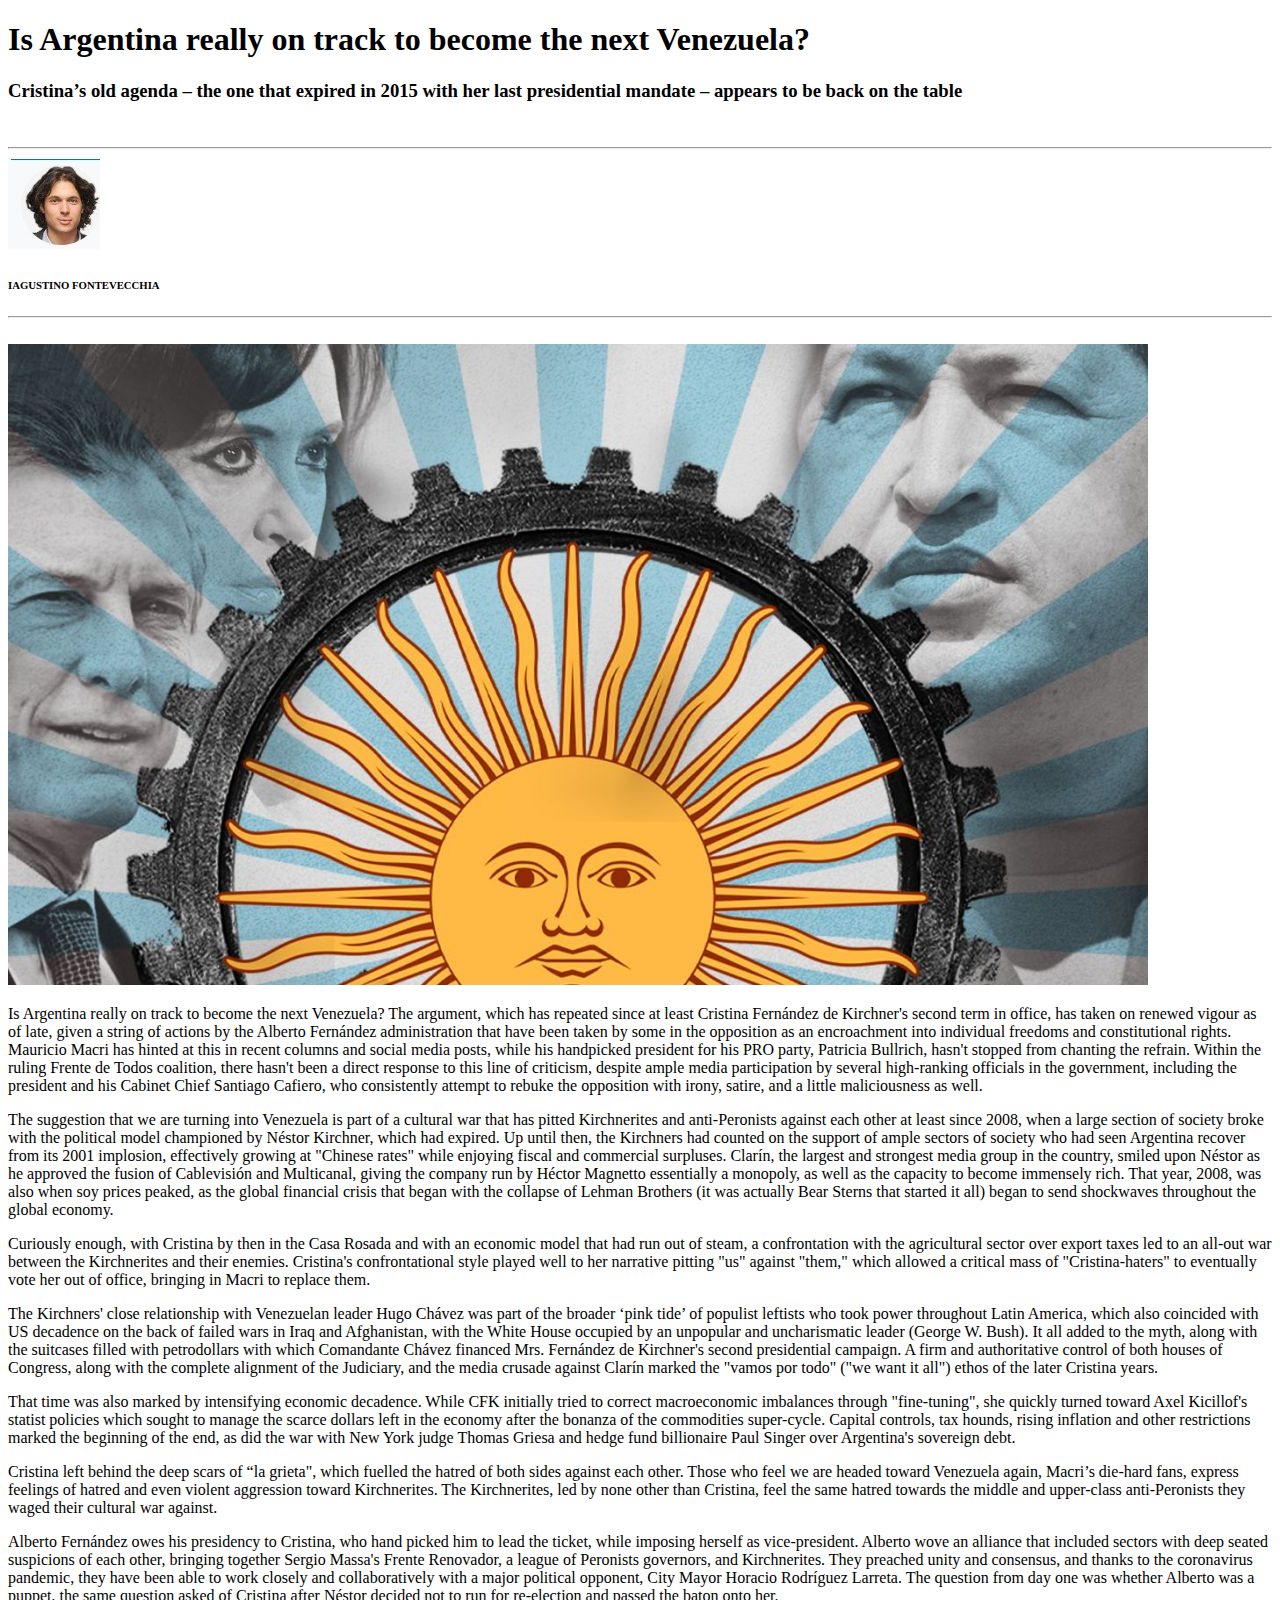
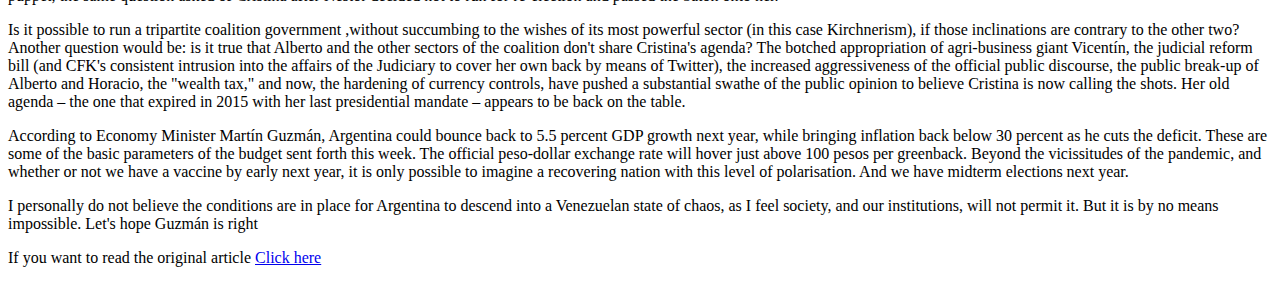
==== index.html @ 3ecc802e "se agregan mas imagenes y link de acceso a la pagina original" ====
<!DOCTYPE html>
<html lang="en">
<head>
    <meta charset="UTF-8">
    <meta name="viewport" content="width=device-width, initial-scale=1.0">

    <title> Radium Newspaper </title> <!-- Titulo del TAB -->
  
</head>  
<body>
    <h1>Is Argentina really on track to become the next Venezuela? </h1>   <!--Titulo de la noticia-->
     <h3>Cristina’s old agenda – the one that expired in 2015 with her last presidential mandate – appears to be back on the table </h3>
     <br>
     <hr>
     <img src="./Imagenes/carajpg.jpg">
     <h6>IAGUSTINO FONTEVECCHIA </h6>   <!--Nombre del Autor de la nota-->
     <hr>
     <br>
    <img src="./Imagenes/imagendiario.jpg">


     <!--Parrafo-->
    <p> Is Argentina really on track to become the next Venezuela? The argument, which has repeated since at least Cristina Fernández de Kirchner's second term in office, has taken on renewed vigour as of late, given a string of actions by the Alberto Fernández administration that have been taken by some in the opposition as an encroachment into individual freedoms and constitutional rights. Mauricio Macri has hinted at this in recent columns and social media posts, while his handpicked president for his PRO party, Patricia Bullrich, hasn't stopped from chanting the refrain. Within the ruling Frente de Todos coalition, there hasn't been a direct response to this line of criticism, despite ample media participation by several high-ranking officials in the government, including the president and his Cabinet Chief Santiago Cafiero, who consistently attempt to rebuke the opposition with irony, satire, and a little maliciousness as well.</p>
    <p> The suggestion that we are turning into Venezuela is part of a cultural war that has pitted Kirchnerites and anti-Peronists against each other at least since 2008, when a large section of society broke with the political model championed by Néstor Kirchner, which had expired. Up until then, the Kirchners had counted on the support of ample sectors of society who had seen Argentina recover from its 2001 implosion, effectively growing at "Chinese rates" while enjoying fiscal and commercial surpluses. Clarín, the largest and strongest media group in the country, smiled upon Néstor as he approved the fusion of Cablevisión and Multicanal, giving the company run by Héctor Magnetto essentially a monopoly, as well as the capacity to become immensely rich. That year, 2008, was also when soy prices peaked, as the global financial crisis that began with the collapse of Lehman Brothers (it was actually Bear Sterns that started it all) began to send shockwaves throughout the global economy.    </p>
    <p> Curiously enough, with Cristina by then in the Casa Rosada and with an economic model that had run out of steam, a confrontation with the agricultural sector over export taxes led to an all-out war between the Kirchnerites and their enemies. Cristina's confrontational style played well to her narrative pitting "us" against "them," which allowed a critical mass of "Cristina-haters" to eventually vote her out of office, bringing in Macri to replace them. </p>
    <p>The Kirchners' close relationship with Venezuelan leader Hugo Chávez was part of the broader ‘pink tide’ of populist leftists who took power throughout Latin America, which also coincided with US decadence on the back of failed wars in Iraq and Afghanistan, with the White House occupied by an unpopular and uncharismatic leader (George W. Bush). It all added to the myth, along with the suitcases filled with petrodollars with which Comandante Chávez financed Mrs. Fernández de Kirchner's second presidential campaign. A firm and authoritative control of both houses of Congress, along with the complete alignment of the Judiciary, and the media crusade against Clarín marked the "vamos por todo" ("we want it all") ethos of the later Cristina years.</p>
    <p>That time was also marked by intensifying economic decadence. While CFK initially tried to correct macroeconomic imbalances through "fine-tuning", she quickly turned toward Axel Kicillof's statist policies which sought to manage the scarce dollars left in the economy after the bonanza of the commodities super-cycle. Capital controls, tax hounds, rising inflation and other restrictions marked the beginning of the end, as did the war with New York judge Thomas Griesa and hedge fund billionaire Paul Singer over Argentina's sovereign debt.</p>
    <p> Cristina left behind the deep scars of “la grieta", which fuelled the hatred of both sides against each other. Those who feel we are headed toward Venezuela again, Macri’s die-hard fans, express feelings of hatred and even violent aggression toward Kirchnerites. The Kirchnerites, led by none other than Cristina, feel the same hatred towards the middle and upper-class anti-Peronists they waged their cultural war against.</p>
    <p> Alberto Fernández owes his presidency to Cristina, who hand picked him to lead the ticket, while imposing herself as vice-president. Alberto wove an alliance that included sectors with deep seated suspicions of each other, bringing together Sergio Massa's Frente Renovador,  a league of Peronists governors, and Kirchnerites. They preached unity and consensus, and thanks to the coronavirus pandemic, they have been able to work closely and collaboratively with a major political opponent, City Mayor Horacio Rodríguez Larreta. The question from day one was whether Alberto was a puppet, the same question asked of Cristina after Néstor decided not to run for re-election and passed the baton onto her.</p>
    <p> Is it possible to run a tripartite coalition government ,without succumbing to the wishes of its most powerful sector (in this case Kirchnerism), if those inclinations are contrary to the other two? Another question would be: is it true that Alberto and the other sectors of the coalition don't share Cristina's agenda? The botched appropriation of agri-business giant Vicentín, the judicial reform bill (and CFK's consistent intrusion into the affairs of the Judiciary to cover her own back by means of Twitter), the increased aggressiveness of the official public discourse, the public break-up of Alberto and Horacio, the "wealth tax," and now, the hardening of currency controls, have pushed a substantial swathe of the public opinion to believe Cristina is now calling the shots. Her old agenda – the one that expired in 2015 with her last presidential mandate – appears to be back on the table.</p>
    <p>According to Economy Minister Martín Guzmán, Argentina could bounce back to 5.5 percent GDP growth next year, while bringing inflation back below 30 percent as he cuts the deficit. These are some of the basic parameters of the budget sent forth this week. The official peso-dollar exchange rate will hover just above 100 pesos per greenback. Beyond the vicissitudes of the pandemic, and whether or not we have a vaccine by early next year, it is only possible to imagine a recovering nation with this level of polarisation. And we have midterm elections next year.</p>
    <p>I personally do not believe the conditions are in place for Argentina to descend into a Venezuelan state of chaos, as I feel society, and our institutions, will not permit it. But it is by no means impossible. Let's hope Guzmán is right</p>

    <p>
        If you want to read the original article
        <a href="https://www.batimes.com.ar/news/opinion-and-analysis/is-argentina-really-on-track-to-become-the-next-venezuela.phtml">Click here</a>
    </p>

</body>
</html>
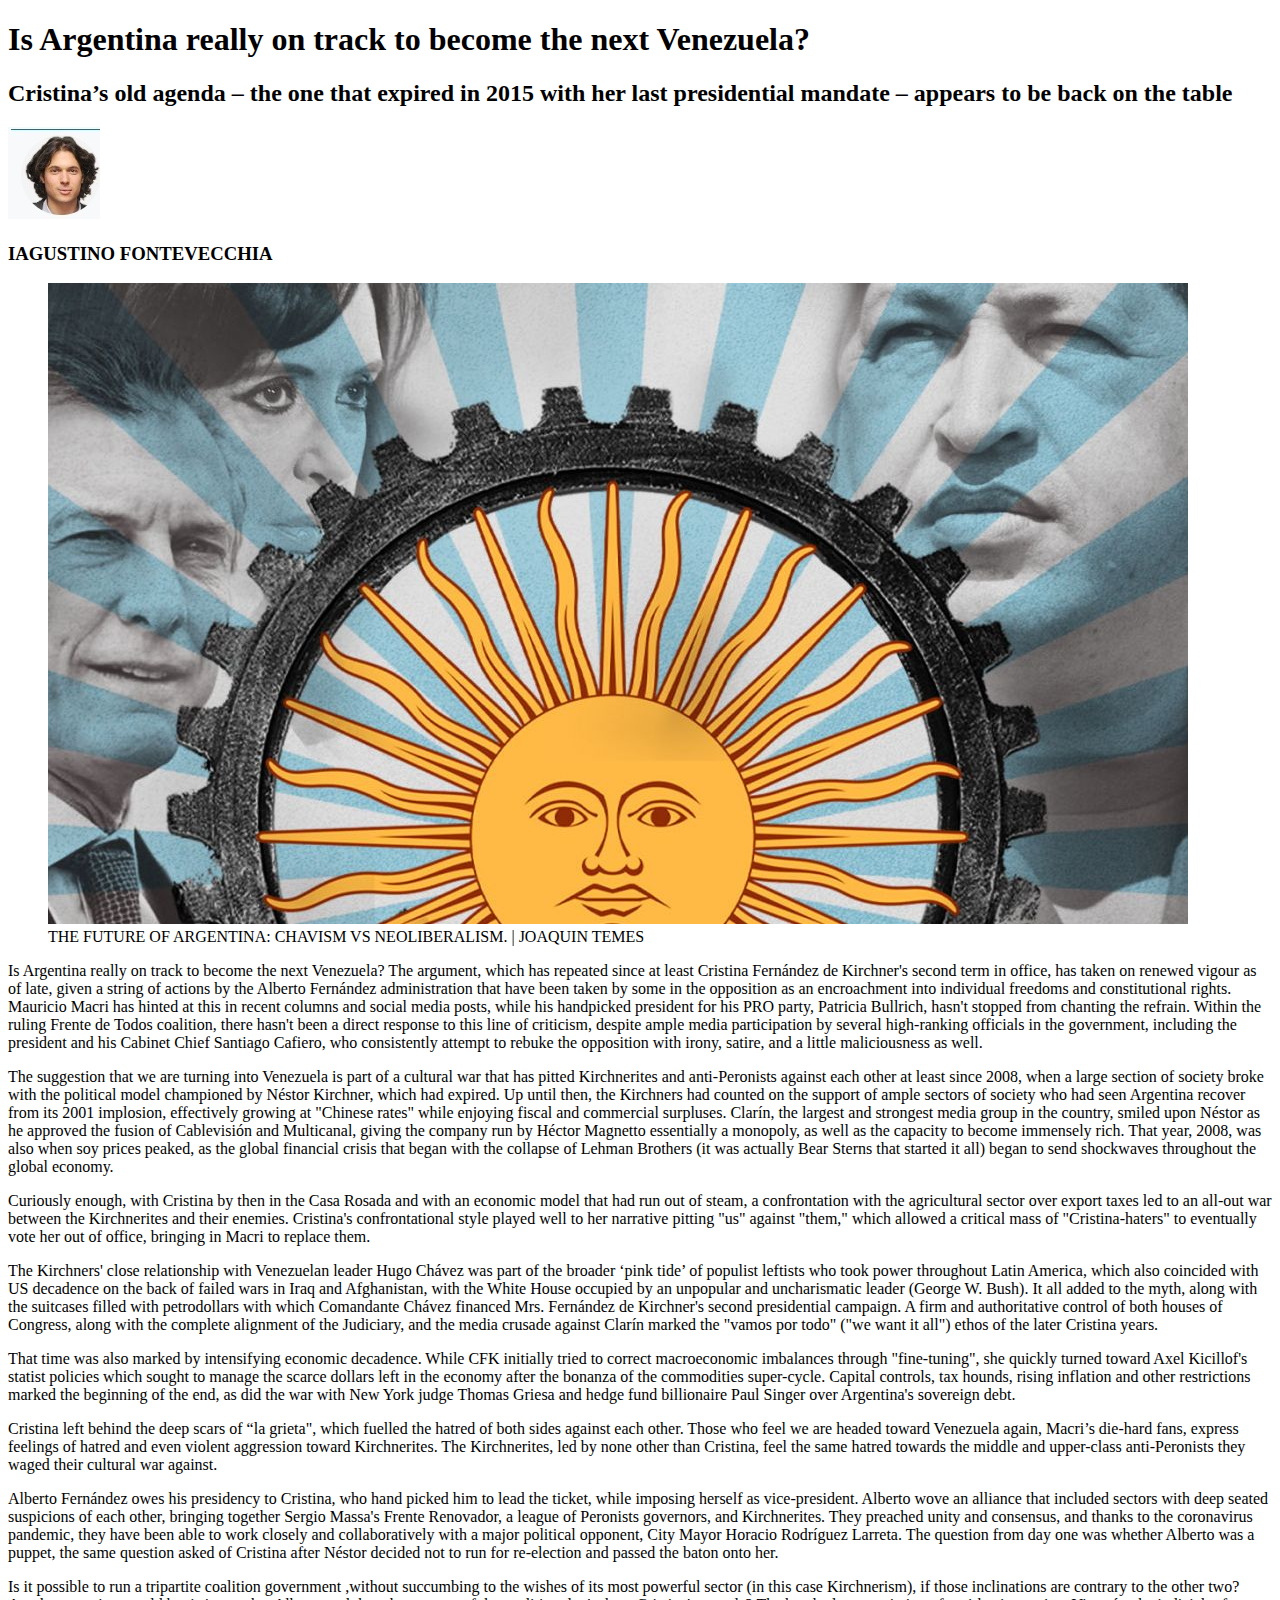
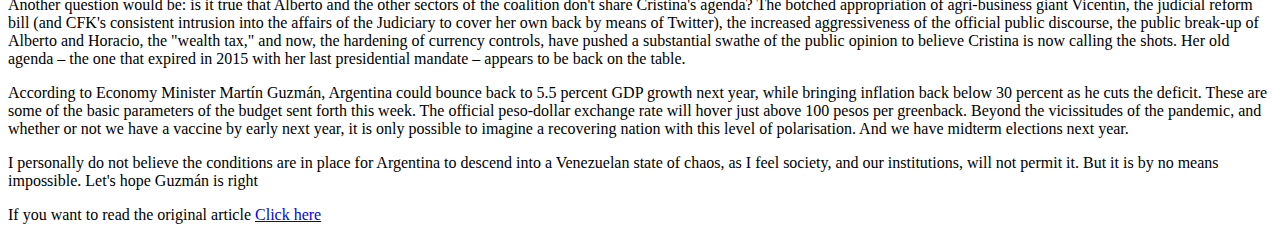
==== commit da5ff200: "Update index.html" ====
--- a/index.html
+++ b/index.html
@@ -3,22 +3,18 @@
 <head>
     <meta charset="UTF-8">
     <meta name="viewport" content="width=device-width, initial-scale=1.0">
-
     <title> Radium Newspaper </title> <!-- Titulo del TAB -->
-  
 </head>  
 <body>
+    <article>
     <h1>Is Argentina really on track to become the next Venezuela? </h1>   <!--Titulo de la noticia-->
-     <h3>Cristina’s old agenda – the one that expired in 2015 with her last presidential mandate – appears to be back on the table </h3>
-     <br>
-     <hr>
+     <h2>Cristina’s old agenda – the one that expired in 2015 with her last presidential mandate – appears to be back on the table </h2>
      <img src="./Imagenes/carajpg.jpg">
-     <h6>IAGUSTINO FONTEVECCHIA </h6>   <!--Nombre del Autor de la nota-->
-     <hr>
-     <br>
-    <img src="./Imagenes/imagendiario.jpg">
-
-
+     <h3>IAGUSTINO FONTEVECCHIA </h3>   <!--Nombre del Autor de la nota-->
+      <figure>
+           <img src="./Imagenes/imagendiario.jpg">
+          <figcaption> THE FUTURE OF ARGENTINA: CHAVISM VS NEOLIBERALISM. | JOAQUIN TEMES </figcaption> 
+        </figure>  
      <!--Parrafo-->
     <p> Is Argentina really on track to become the next Venezuela? The argument, which has repeated since at least Cristina Fernández de Kirchner's second term in office, has taken on renewed vigour as of late, given a string of actions by the Alberto Fernández administration that have been taken by some in the opposition as an encroachment into individual freedoms and constitutional rights. Mauricio Macri has hinted at this in recent columns and social media posts, while his handpicked president for his PRO party, Patricia Bullrich, hasn't stopped from chanting the refrain. Within the ruling Frente de Todos coalition, there hasn't been a direct response to this line of criticism, despite ample media participation by several high-ranking officials in the government, including the president and his Cabinet Chief Santiago Cafiero, who consistently attempt to rebuke the opposition with irony, satire, and a little maliciousness as well.</p>
     <p> The suggestion that we are turning into Venezuela is part of a cultural war that has pitted Kirchnerites and anti-Peronists against each other at least since 2008, when a large section of society broke with the political model championed by Néstor Kirchner, which had expired. Up until then, the Kirchners had counted on the support of ample sectors of society who had seen Argentina recover from its 2001 implosion, effectively growing at "Chinese rates" while enjoying fiscal and commercial surpluses. Clarín, the largest and strongest media group in the country, smiled upon Néstor as he approved the fusion of Cablevisión and Multicanal, giving the company run by Héctor Magnetto essentially a monopoly, as well as the capacity to become immensely rich. That year, 2008, was also when soy prices peaked, as the global financial crisis that began with the collapse of Lehman Brothers (it was actually Bear Sterns that started it all) began to send shockwaves throughout the global economy.    </p>
@@ -30,11 +26,12 @@
     <p> Is it possible to run a tripartite coalition government ,without succumbing to the wishes of its most powerful sector (in this case Kirchnerism), if those inclinations are contrary to the other two? Another question would be: is it true that Alberto and the other sectors of the coalition don't share Cristina's agenda? The botched appropriation of agri-business giant Vicentín, the judicial reform bill (and CFK's consistent intrusion into the affairs of the Judiciary to cover her own back by means of Twitter), the increased aggressiveness of the official public discourse, the public break-up of Alberto and Horacio, the "wealth tax," and now, the hardening of currency controls, have pushed a substantial swathe of the public opinion to believe Cristina is now calling the shots. Her old agenda – the one that expired in 2015 with her last presidential mandate – appears to be back on the table.</p>
     <p>According to Economy Minister Martín Guzmán, Argentina could bounce back to 5.5 percent GDP growth next year, while bringing inflation back below 30 percent as he cuts the deficit. These are some of the basic parameters of the budget sent forth this week. The official peso-dollar exchange rate will hover just above 100 pesos per greenback. Beyond the vicissitudes of the pandemic, and whether or not we have a vaccine by early next year, it is only possible to imagine a recovering nation with this level of polarisation. And we have midterm elections next year.</p>
     <p>I personally do not believe the conditions are in place for Argentina to descend into a Venezuelan state of chaos, as I feel society, and our institutions, will not permit it. But it is by no means impossible. Let's hope Guzmán is right</p>
-
-    <p>
-        If you want to read the original article
-        <a href="https://www.batimes.com.ar/news/opinion-and-analysis/is-argentina-really-on-track-to-become-the-next-venezuela.phtml">Click here</a>
-    </p>
-
+ </article>
+    <footer>
+        <p>
+            If you want to read the original article
+            <a href="https://www.batimes.com.ar/news/opinion-and-analysis/is-argentina-really-on-track-to-become-the-next-venezuela.phtml">Click here</a>
+        </p>
+    </footer>
 </body>
-</html>+ </html>
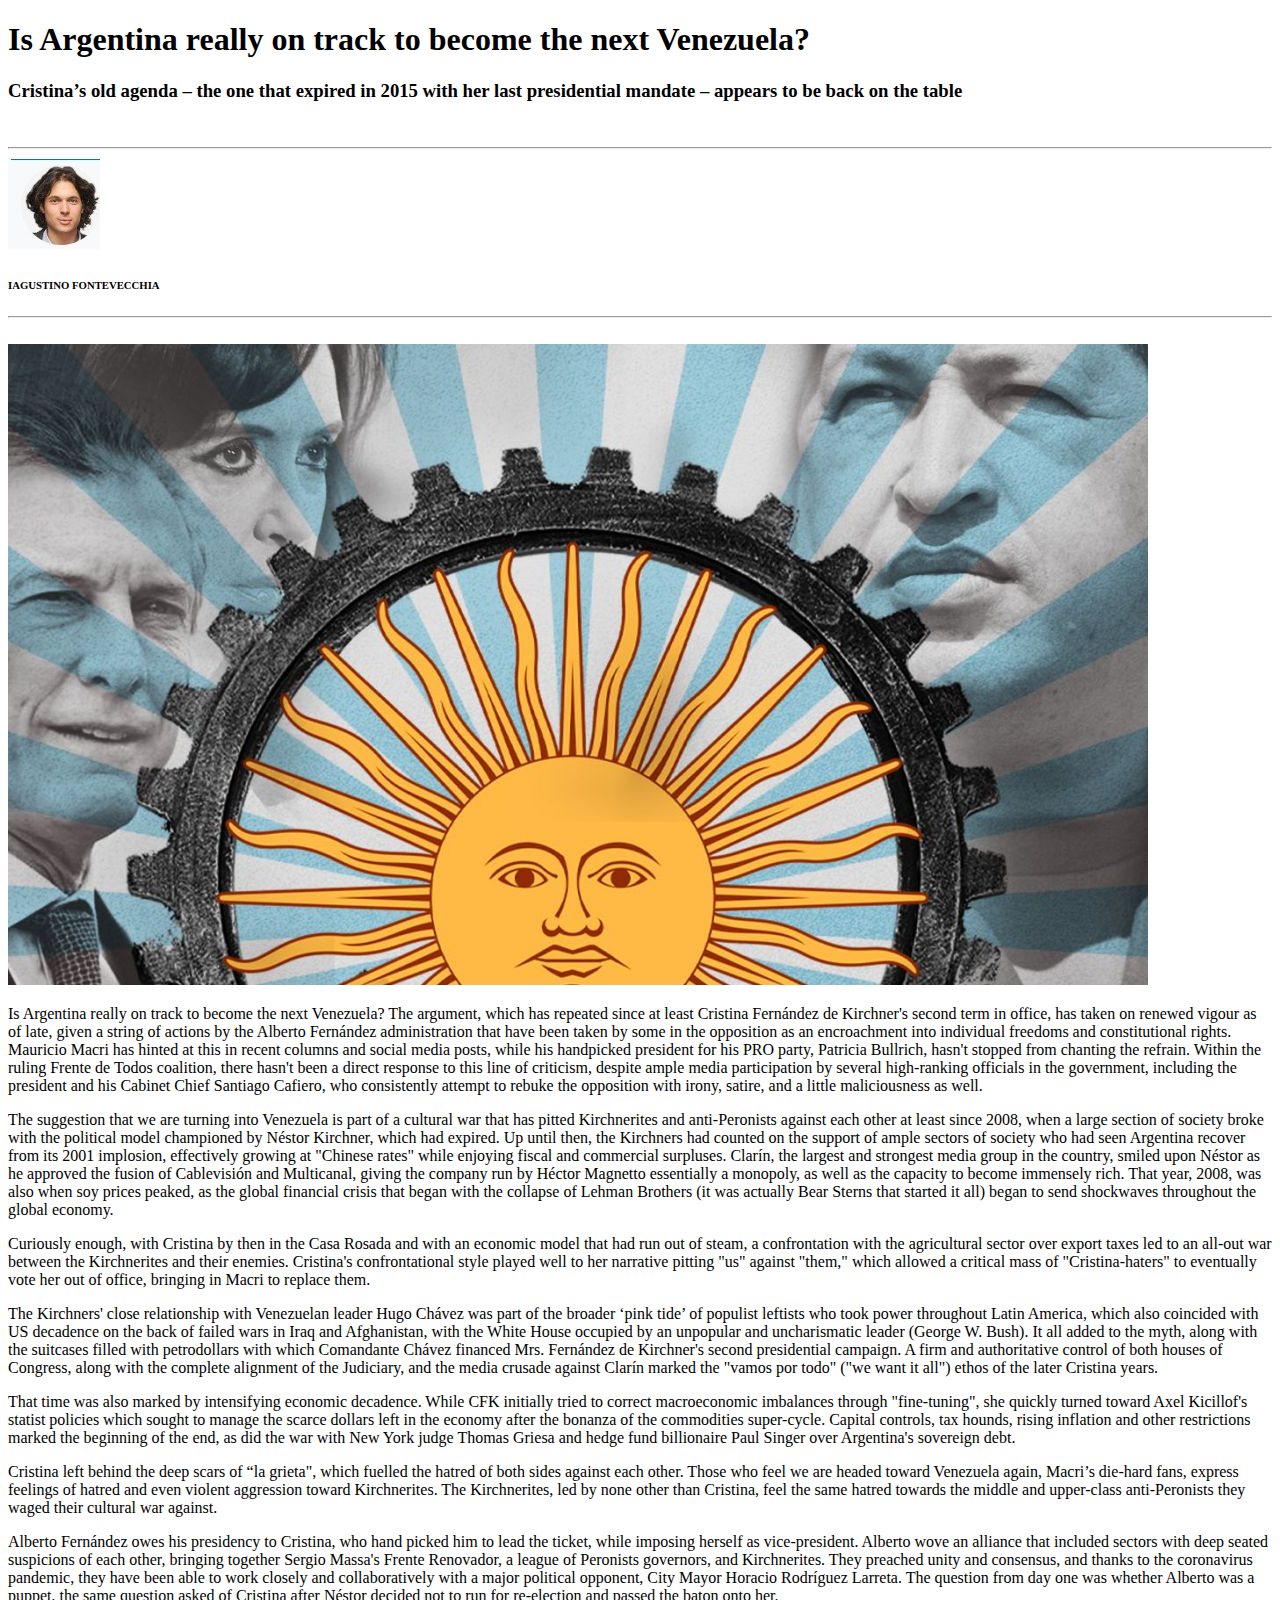
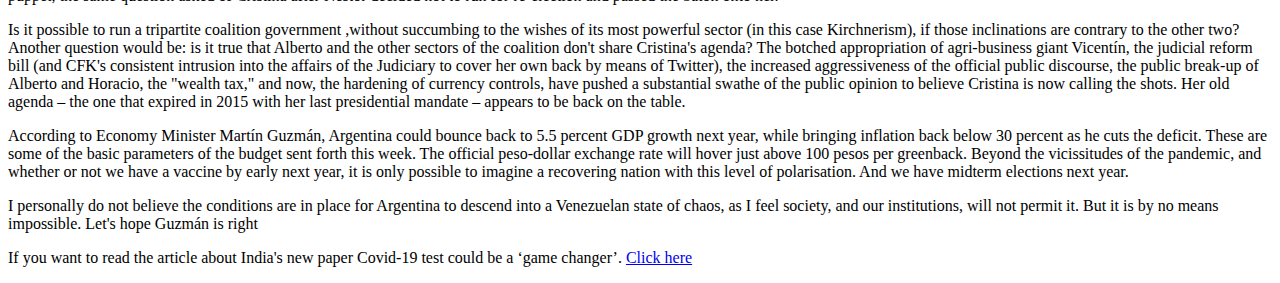
==== commit 6bba9111: "A second HTML archive was created and Css files were added." ====
--- a/index.html
+++ b/index.html
@@ -4,17 +4,22 @@
     <meta charset="UTF-8">
     <meta name="viewport" content="width=device-width, initial-scale=1.0">
     <title> Radium Newspaper </title> <!-- Titulo del TAB -->
+    <link rel="stylesheet" type="text/css"
+    href="./CSS STYLE/buenosairestimes">    <!-- Para llamar la carpeta pongo ./ y luego apreto tab para llamar las carpetas -->
 </head>  
 <body>
-    <article>
+  <article>
     <h1>Is Argentina really on track to become the next Venezuela? </h1>   <!--Titulo de la noticia-->
-     <h2>Cristina’s old agenda – the one that expired in 2015 with her last presidential mandate – appears to be back on the table </h2>
+     <h3>Cristina’s old agenda – the one that expired in 2015 with her last presidential mandate – appears to be back on the table </h3>
+    <br>
+     <hr>
      <img src="./Imagenes/carajpg.jpg">
-     <h3>IAGUSTINO FONTEVECCHIA </h3>   <!--Nombre del Autor de la nota-->
-      <figure>
-           <img src="./Imagenes/imagendiario.jpg">
-          <figcaption> THE FUTURE OF ARGENTINA: CHAVISM VS NEOLIBERALISM. | JOAQUIN TEMES </figcaption> 
-        </figure>  
+     <h6>IAGUSTINO FONTEVECCHIA </h6>   <!--Nombre del Autor de la nota-->
+     <hr>
+     <br>
+    <img src="./Imagenes/imagendiario.jpg">
+
+
      <!--Parrafo-->
     <p> Is Argentina really on track to become the next Venezuela? The argument, which has repeated since at least Cristina Fernández de Kirchner's second term in office, has taken on renewed vigour as of late, given a string of actions by the Alberto Fernández administration that have been taken by some in the opposition as an encroachment into individual freedoms and constitutional rights. Mauricio Macri has hinted at this in recent columns and social media posts, while his handpicked president for his PRO party, Patricia Bullrich, hasn't stopped from chanting the refrain. Within the ruling Frente de Todos coalition, there hasn't been a direct response to this line of criticism, despite ample media participation by several high-ranking officials in the government, including the president and his Cabinet Chief Santiago Cafiero, who consistently attempt to rebuke the opposition with irony, satire, and a little maliciousness as well.</p>
     <p> The suggestion that we are turning into Venezuela is part of a cultural war that has pitted Kirchnerites and anti-Peronists against each other at least since 2008, when a large section of society broke with the political model championed by Néstor Kirchner, which had expired. Up until then, the Kirchners had counted on the support of ample sectors of society who had seen Argentina recover from its 2001 implosion, effectively growing at "Chinese rates" while enjoying fiscal and commercial surpluses. Clarín, the largest and strongest media group in the country, smiled upon Néstor as he approved the fusion of Cablevisión and Multicanal, giving the company run by Héctor Magnetto essentially a monopoly, as well as the capacity to become immensely rich. That year, 2008, was also when soy prices peaked, as the global financial crisis that began with the collapse of Lehman Brothers (it was actually Bear Sterns that started it all) began to send shockwaves throughout the global economy.    </p>
@@ -26,12 +31,12 @@
     <p> Is it possible to run a tripartite coalition government ,without succumbing to the wishes of its most powerful sector (in this case Kirchnerism), if those inclinations are contrary to the other two? Another question would be: is it true that Alberto and the other sectors of the coalition don't share Cristina's agenda? The botched appropriation of agri-business giant Vicentín, the judicial reform bill (and CFK's consistent intrusion into the affairs of the Judiciary to cover her own back by means of Twitter), the increased aggressiveness of the official public discourse, the public break-up of Alberto and Horacio, the "wealth tax," and now, the hardening of currency controls, have pushed a substantial swathe of the public opinion to believe Cristina is now calling the shots. Her old agenda – the one that expired in 2015 with her last presidential mandate – appears to be back on the table.</p>
     <p>According to Economy Minister Martín Guzmán, Argentina could bounce back to 5.5 percent GDP growth next year, while bringing inflation back below 30 percent as he cuts the deficit. These are some of the basic parameters of the budget sent forth this week. The official peso-dollar exchange rate will hover just above 100 pesos per greenback. Beyond the vicissitudes of the pandemic, and whether or not we have a vaccine by early next year, it is only possible to imagine a recovering nation with this level of polarisation. And we have midterm elections next year.</p>
     <p>I personally do not believe the conditions are in place for Argentina to descend into a Venezuelan state of chaos, as I feel society, and our institutions, will not permit it. But it is by no means impossible. Let's hope Guzmán is right</p>
- </article>
+  </article>
     <footer>
         <p>
-            If you want to read the original article
-            <a href="https://www.batimes.com.ar/news/opinion-and-analysis/is-argentina-really-on-track-to-become-the-next-venezuela.phtml">Click here</a>
+            If you want to read the article about India's new paper Covid-19 test could be a ‘game changer’.
+            <a href="./BBCNews.html">Click here</a>
         </p>
     </footer>
 </body>
- </html>
+</html>
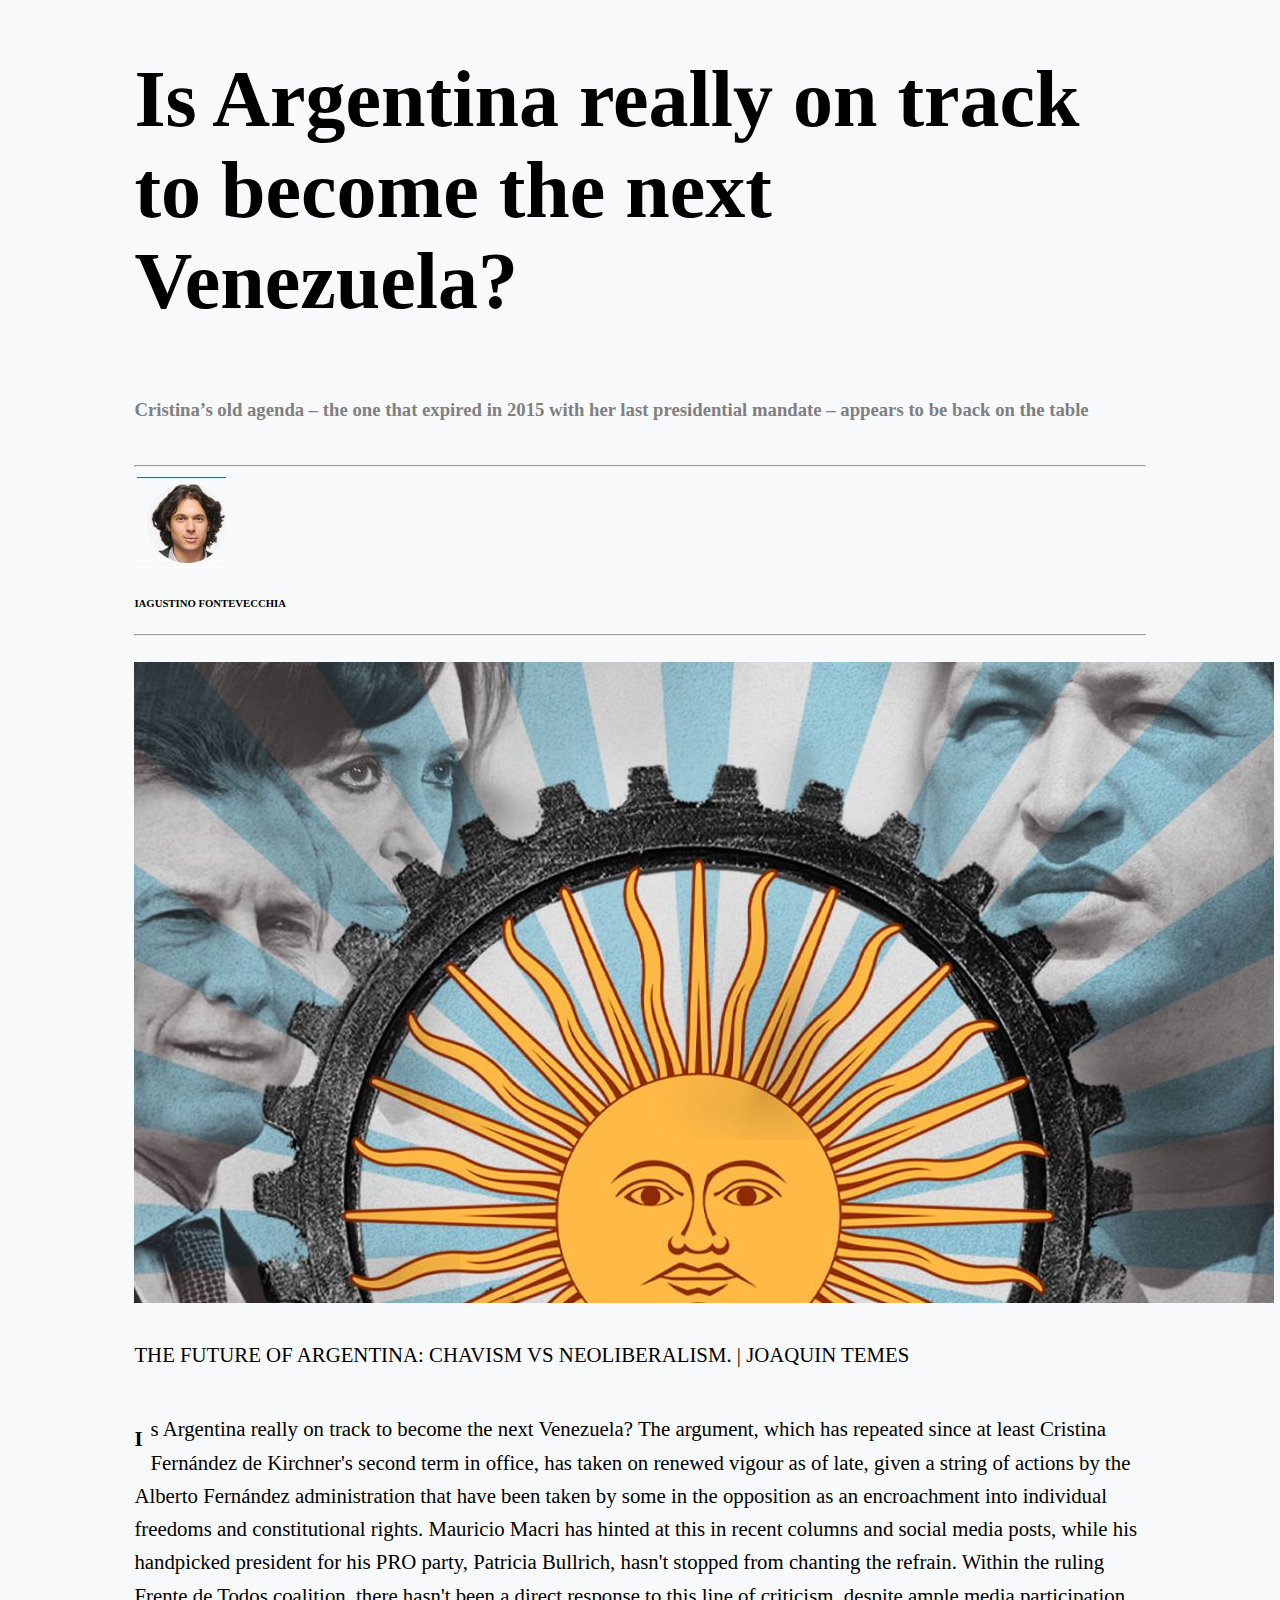
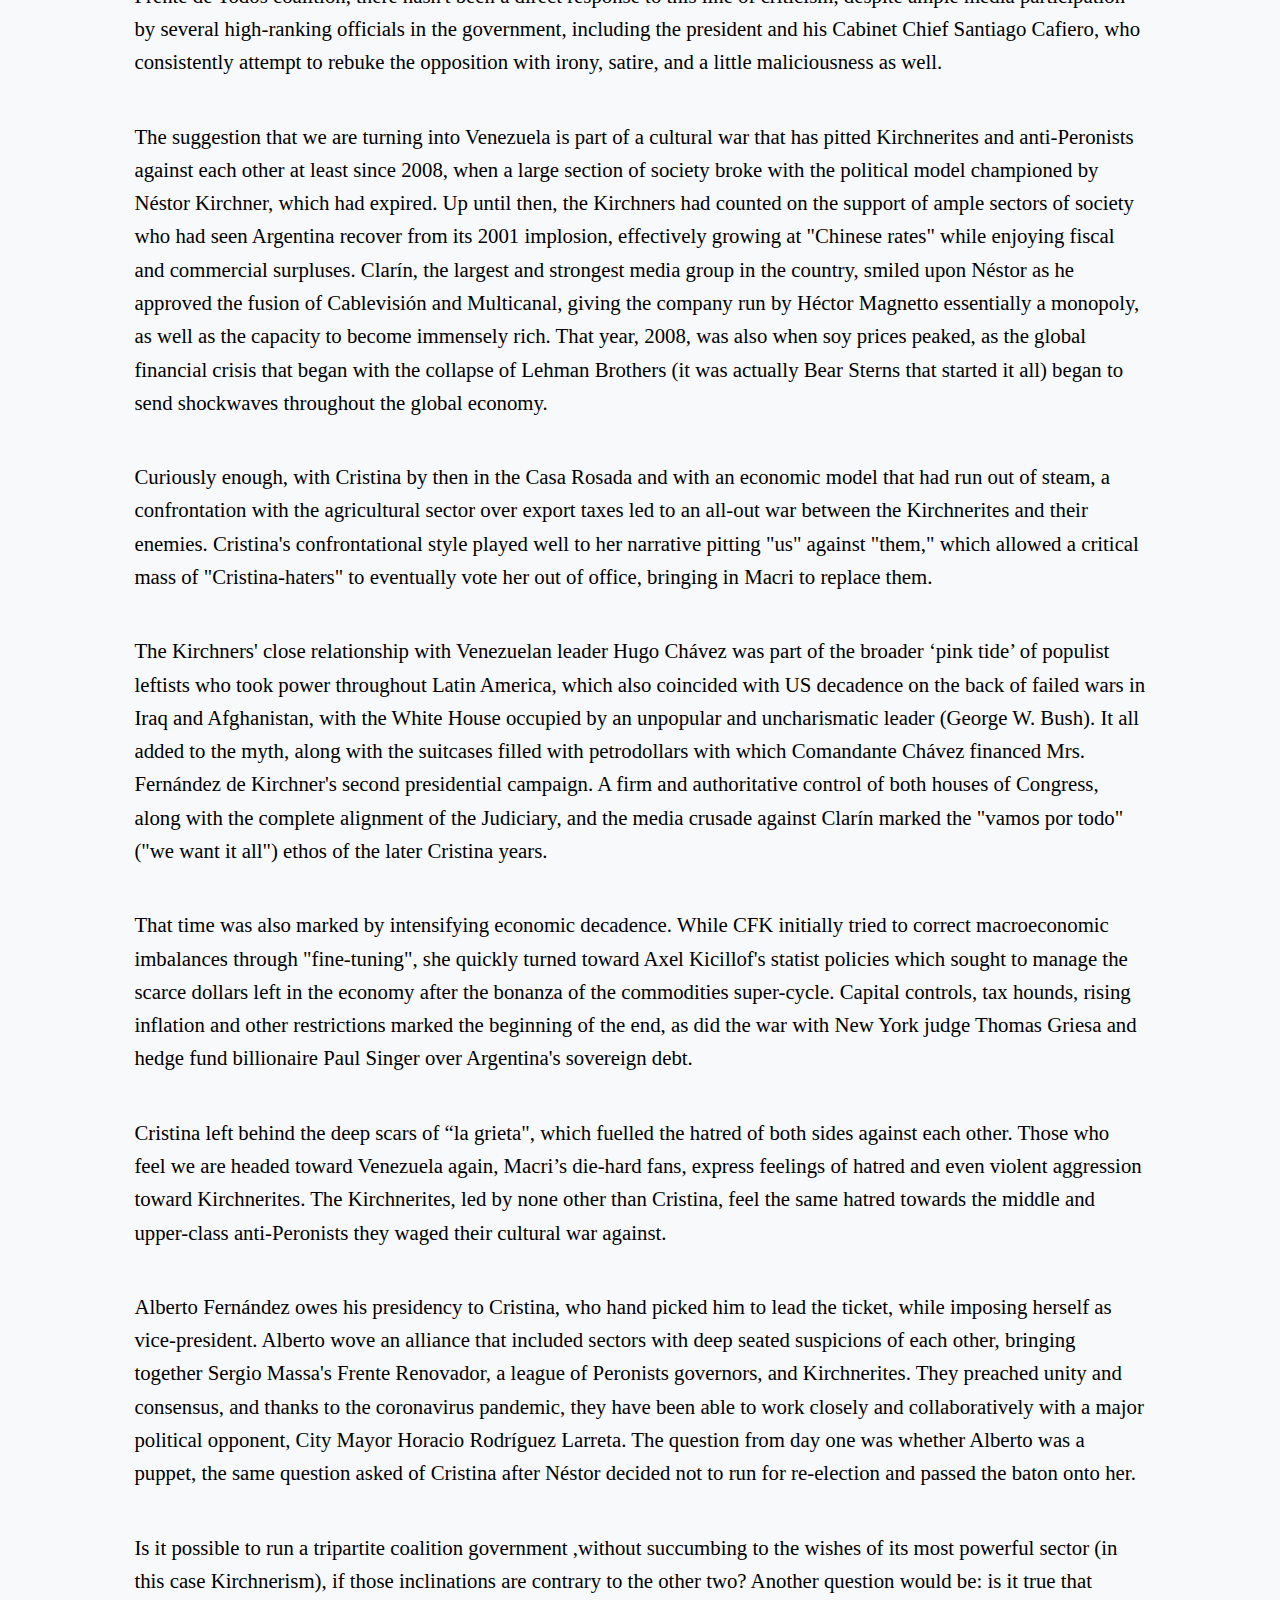
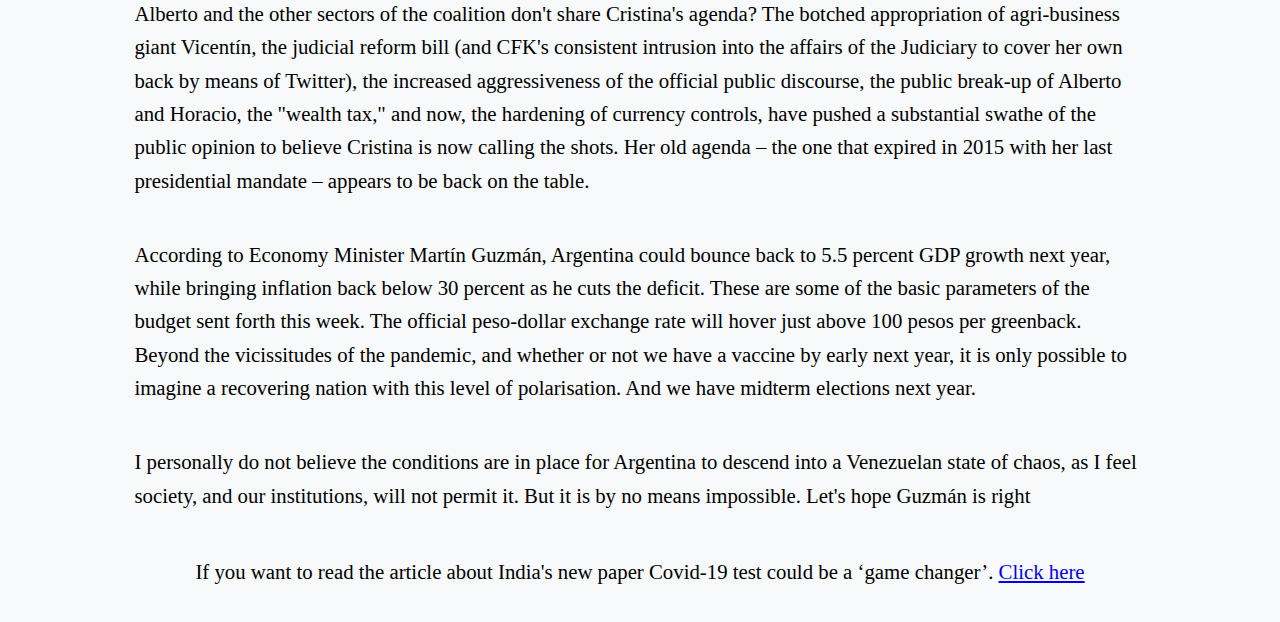
==== commit 5cf2b025: "CSS in News 1 was created and modified" ====
--- a/index.html
+++ b/index.html
@@ -5,12 +5,17 @@
     <meta name="viewport" content="width=device-width, initial-scale=1.0">
     <title> Radium Newspaper </title> <!-- Titulo del TAB -->
     <link rel="stylesheet" type="text/css"
-    href="./CSS STYLE/buenosairestimes">    <!-- Para llamar la carpeta pongo ./ y luego apreto tab para llamar las carpetas -->
+    href="./CSS STYLE/buenosairestimes.css">    <!-- Para llamar la carpeta pongo ./ y luego apreto tab para llamar las carpetas -->
 </head>  
 <body>
   <article>
+    <div class="container">
+    <div class="title">
     <h1>Is Argentina really on track to become the next Venezuela? </h1>   <!--Titulo de la noticia-->
-     <h3>Cristina’s old agenda – the one that expired in 2015 with her last presidential mandate – appears to be back on the table </h3>
+    </div>
+    <div class="subtitle">
+    <h3>Cristina’s old agenda – the one that expired in 2015 with her last presidential mandate – appears to be back on the table </h3>
+    </div>
     <br>
      <hr>
      <img src="./Imagenes/carajpg.jpg">
@@ -18,10 +23,14 @@
      <hr>
      <br>
     <img src="./Imagenes/imagendiario.jpg">
-
-
+    <div class="epigraph">
+      <p>THE FUTURE OF ARGENTINA: CHAVISM VS NEOLIBERALISM. | JOAQUIN TEMES</p>  <!--Epigrafe-->
+    </div>
      <!--Parrafo-->
-    <p> Is Argentina really on track to become the next Venezuela? The argument, which has repeated since at least Cristina Fernández de Kirchner's second term in office, has taken on renewed vigour as of late, given a string of actions by the Alberto Fernández administration that have been taken by some in the opposition as an encroachment into individual freedoms and constitutional rights. Mauricio Macri has hinted at this in recent columns and social media posts, while his handpicked president for his PRO party, Patricia Bullrich, hasn't stopped from chanting the refrain. Within the ruling Frente de Todos coalition, there hasn't been a direct response to this line of criticism, despite ample media participation by several high-ranking officials in the government, including the president and his Cabinet Chief Santiago Cafiero, who consistently attempt to rebuke the opposition with irony, satire, and a little maliciousness as well.</p>
+    <div class="firstletter"> <!--Letra I en color-->
+    <p>I</p>
+    </div>
+    <p> s Argentina really on track to become the next Venezuela? The argument, which has repeated since at least Cristina Fernández de Kirchner's second term in office, has taken on renewed vigour as of late, given a string of actions by the Alberto Fernández administration that have been taken by some in the opposition as an encroachment into individual freedoms and constitutional rights. Mauricio Macri has hinted at this in recent columns and social media posts, while his handpicked president for his PRO party, Patricia Bullrich, hasn't stopped from chanting the refrain. Within the ruling Frente de Todos coalition, there hasn't been a direct response to this line of criticism, despite ample media participation by several high-ranking officials in the government, including the president and his Cabinet Chief Santiago Cafiero, who consistently attempt to rebuke the opposition with irony, satire, and a little maliciousness as well.</p>
     <p> The suggestion that we are turning into Venezuela is part of a cultural war that has pitted Kirchnerites and anti-Peronists against each other at least since 2008, when a large section of society broke with the political model championed by Néstor Kirchner, which had expired. Up until then, the Kirchners had counted on the support of ample sectors of society who had seen Argentina recover from its 2001 implosion, effectively growing at "Chinese rates" while enjoying fiscal and commercial surpluses. Clarín, the largest and strongest media group in the country, smiled upon Néstor as he approved the fusion of Cablevisión and Multicanal, giving the company run by Héctor Magnetto essentially a monopoly, as well as the capacity to become immensely rich. That year, 2008, was also when soy prices peaked, as the global financial crisis that began with the collapse of Lehman Brothers (it was actually Bear Sterns that started it all) began to send shockwaves throughout the global economy.    </p>
     <p> Curiously enough, with Cristina by then in the Casa Rosada and with an economic model that had run out of steam, a confrontation with the agricultural sector over export taxes led to an all-out war between the Kirchnerites and their enemies. Cristina's confrontational style played well to her narrative pitting "us" against "them," which allowed a critical mass of "Cristina-haters" to eventually vote her out of office, bringing in Macri to replace them. </p>
     <p>The Kirchners' close relationship with Venezuelan leader Hugo Chávez was part of the broader ‘pink tide’ of populist leftists who took power throughout Latin America, which also coincided with US decadence on the back of failed wars in Iraq and Afghanistan, with the White House occupied by an unpopular and uncharismatic leader (George W. Bush). It all added to the myth, along with the suitcases filled with petrodollars with which Comandante Chávez financed Mrs. Fernández de Kirchner's second presidential campaign. A firm and authoritative control of both houses of Congress, along with the complete alignment of the Judiciary, and the media crusade against Clarín marked the "vamos por todo" ("we want it all") ethos of the later Cristina years.</p>
@@ -33,10 +42,13 @@
     <p>I personally do not believe the conditions are in place for Argentina to descend into a Venezuelan state of chaos, as I feel society, and our institutions, will not permit it. But it is by no means impossible. Let's hope Guzmán is right</p>
   </article>
     <footer>
+      <div class="footer">
         <p>
-            If you want to read the article about India's new paper Covid-19 test could be a ‘game changer’.
-            <a href="./BBCNews.html">Click here</a>
-        </p>
+          If you want to read the article about India's new paper Covid-19 test could be a ‘game changer’.
+          <a href="./BBCNews.html">Click here</a>
+      </p>
+      </div> 
     </footer>
+</div>
 </body>
 </html>
--- a/CSS STYLE/buenosairestimes.css
+++ b/CSS STYLE/buenosairestimes.css
@@ -0,0 +1,64 @@
+*{
+    background-color:#f8f9fa;;
+}
+/*Titulo*/
+.title{
+    font-family: PT Serif,Georgia,Times New Roman,Times,serif;
+    display: block;
+    font-size: 2.5em;
+    margin-block-start: 0.67em;
+    margin-block-end: 0.67em;
+    margin-inline-start: 0px;
+    margin-inline-end: 0px;
+    font-weight: bold;
+}
+ /*Subtitulo*/
+.subtitle{
+    color: gray;
+    font-style: bold;
+    font-size:3.4 rem;
+    font-weight: 500;
+    height: 43px;
+    margin-bottom: 1em;
+    border-top: 1px white;
+    border-bottom: 1px #0076ba;
+    overflow: hidden;
+}
+/*Epigrafe*/
+.epigraph{
+    border-color:#0076ba;
+}
+.container{         
+    width: 80%;     /*Se le pone el porcentaje para que al momento de modificar la pagina responda de forma oportuna moificando la caracteristica*/
+    margin: auto;   /* Le pone el mismo margen a los dos lados*/
+    text-align: left;
+}
+/*Letra I en color*/
+.firstletter{                   
+    font-weight: 700;
+    color: #0076ba;
+    font-size: 4em;
+    text-align: center;
+    padding: 0 .5rem 0 0;
+    margin: -.1rem 0 -1rem;
+    float: left;
+    line-height: 1em;
+    font-family: PT Serif,Georgia,Times New Roman,Times,serif;
+}
+/*Parrafos*/
+p {
+    font-size: 1.3rem;
+    line-height: 1.6em;
+    display: block;
+    margin-block-start: 1em;
+    margin-block-end: 1em;
+    margin-inline-start: 0px;
+    margin-inline-end: 0px;
+    color: #000;
+    font-family: Georgia,Times New Roman,Times,Serif;
+    padding: 1% 0;
+}
+/*Footer*/
+.footer{
+    text-align: center;
+}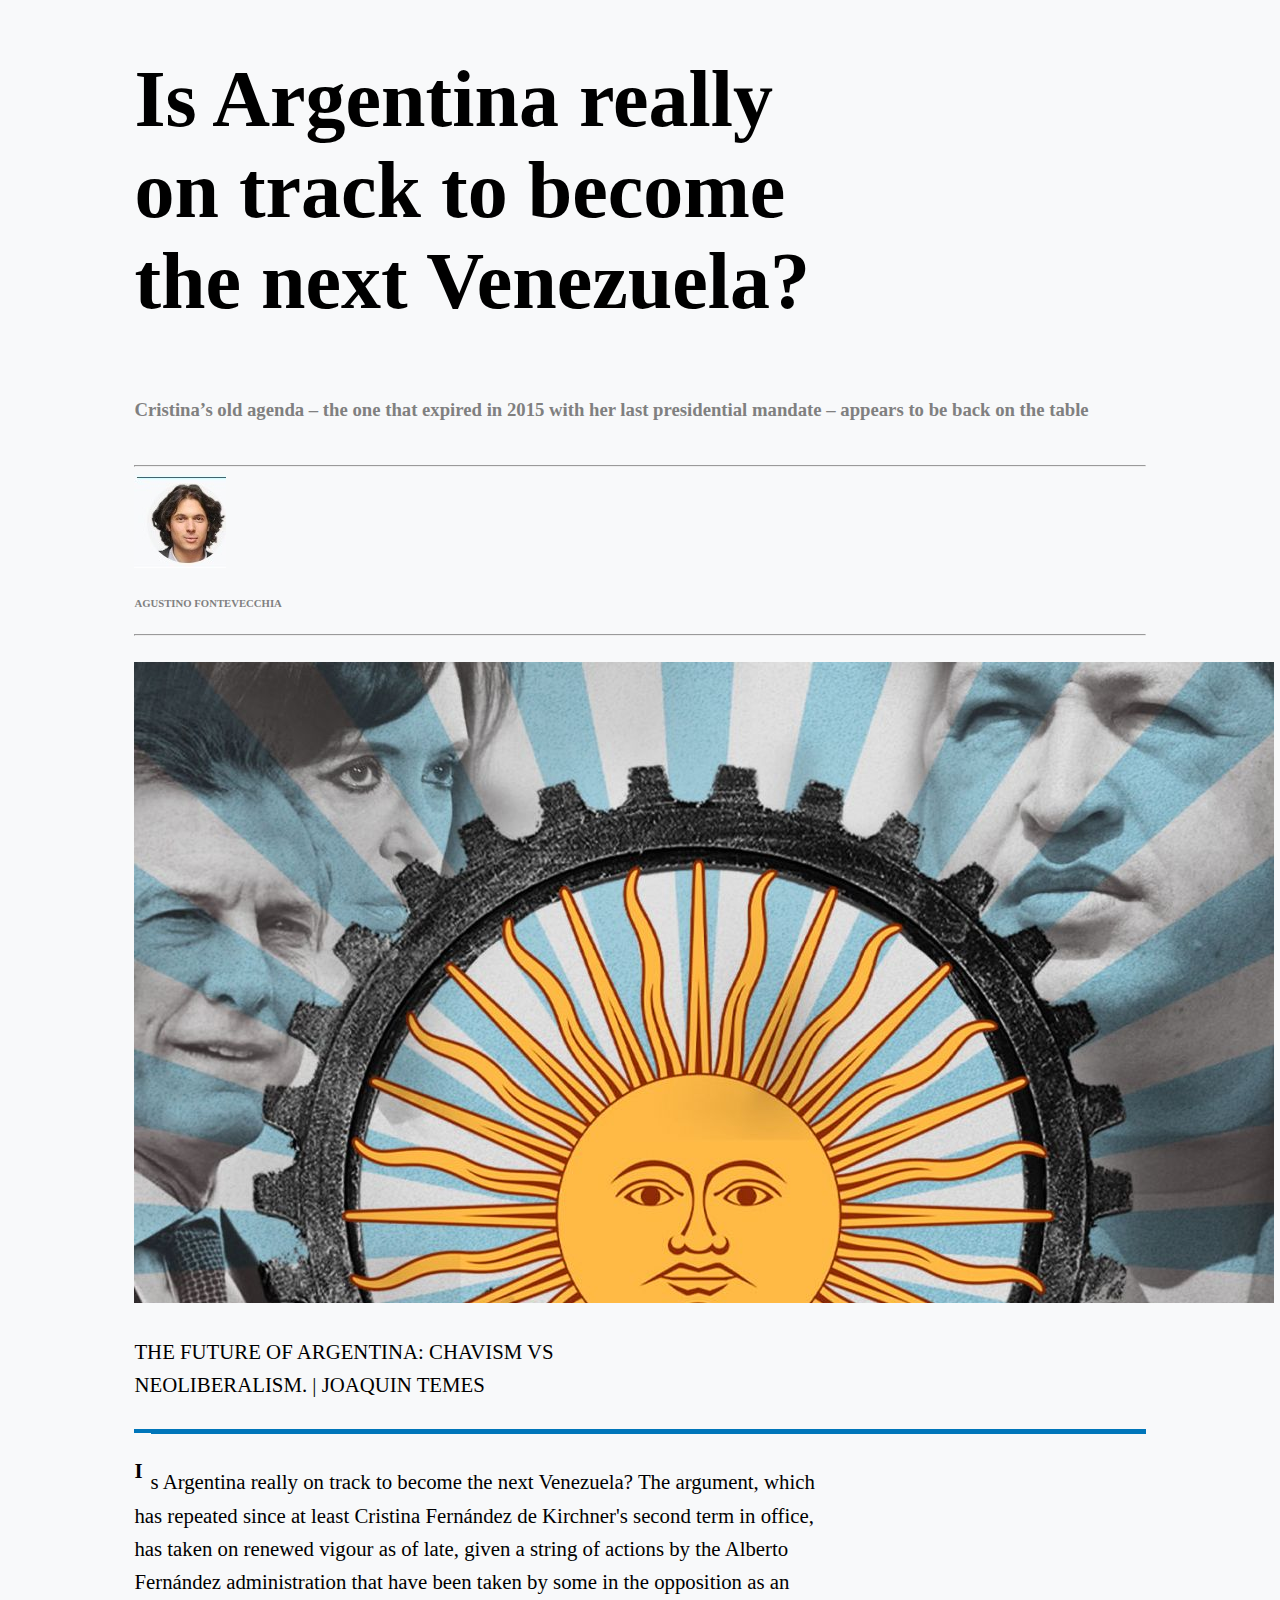
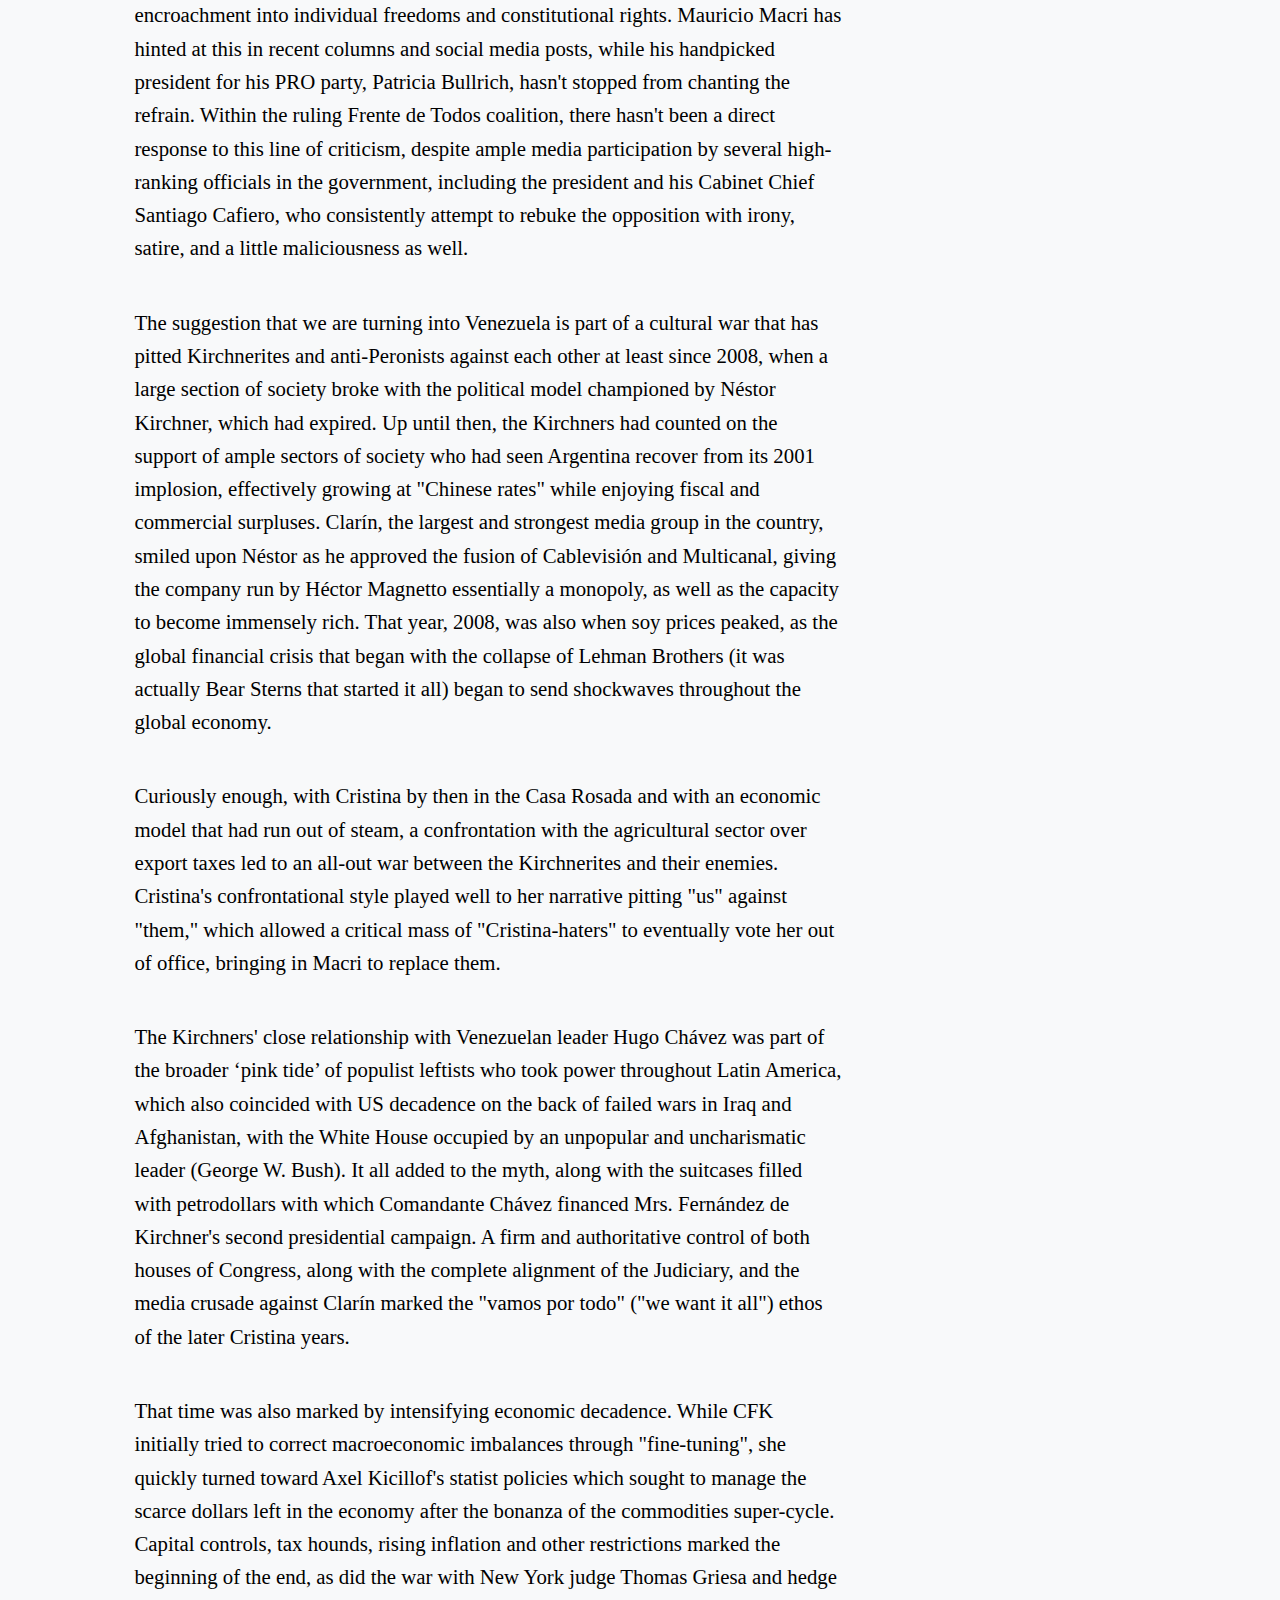
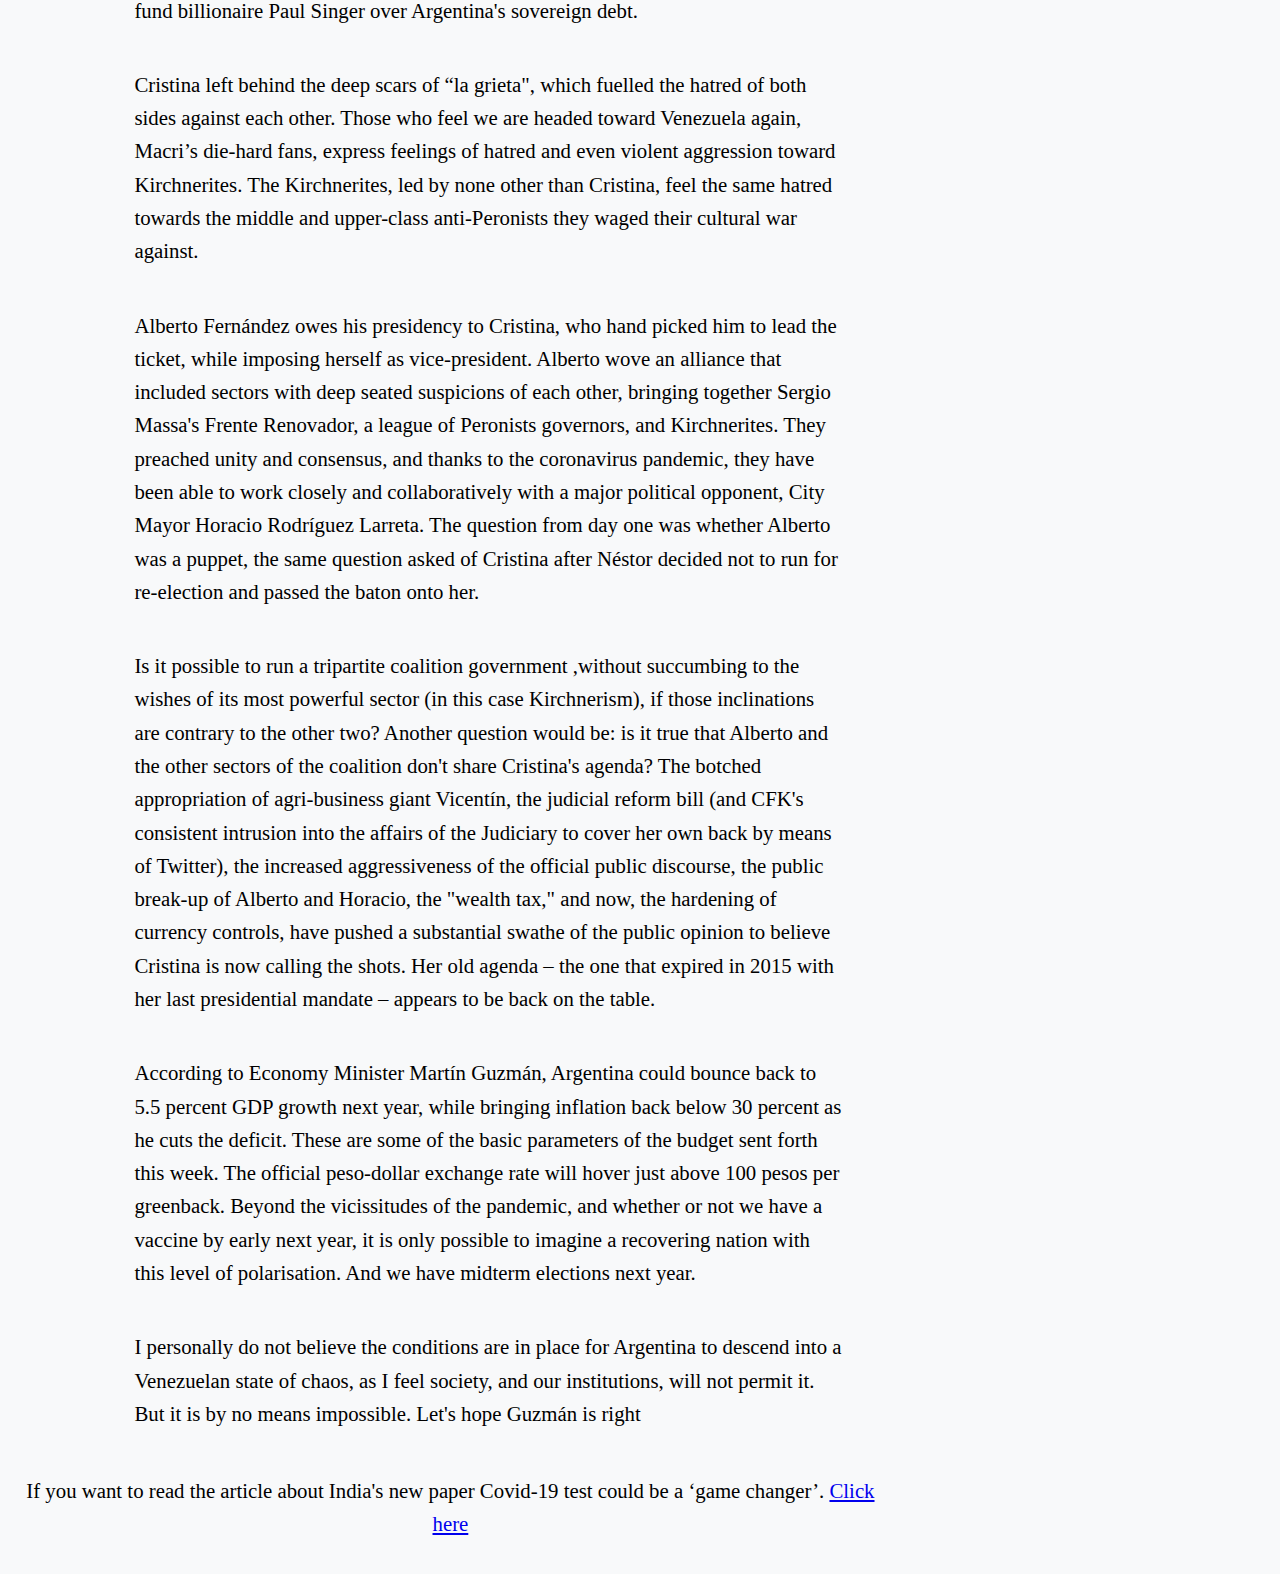
==== commit ad284b1b: "Minor changes added." ====
--- a/index.html
+++ b/index.html
@@ -13,13 +13,15 @@
     <div class="title">
     <h1>Is Argentina really on track to become the next Venezuela? </h1>   <!--Titulo de la noticia-->
     </div>
-    <div class="subtitle">
-    <h3>Cristina’s old agenda – the one that expired in 2015 with her last presidential mandate – appears to be back on the table </h3>
-    </div>
-    <br>
+    <figcaption>
+      <div class="subtitle">
+        <h3>Cristina’s old agenda – the one that expired in 2015 with her last presidential mandate – appears to be back on the table </h3>
+        </div>
+    </figcaption>
+     <br>
      <hr>
      <img src="./Imagenes/carajpg.jpg">
-     <h6>IAGUSTINO FONTEVECCHIA </h6>   <!--Nombre del Autor de la nota-->
+     <h6>AGUSTINO FONTEVECCHIA </h6>   <!--Nombre del Autor de la nota-->
      <hr>
      <br>
     <img src="./Imagenes/imagendiario.jpg">
--- a/CSS STYLE/buenosairestimes.css
+++ b/CSS STYLE/buenosairestimes.css
@@ -1,5 +1,5 @@
 *{
-    background-color:#f8f9fa;;
+    background-color:#f8f9fa;
 }
 /*Titulo*/
 .title{
@@ -11,6 +11,10 @@
     margin-inline-start: 0px;
     margin-inline-end: 0px;
     font-weight: bold;
+    padding-right: 30%;
+}
+h6 {
+    color: gray;
 }
  /*Subtitulo*/
 .subtitle{
@@ -26,7 +30,12 @@
 }
 /*Epigrafe*/
 .epigraph{
-    border-color:#0076ba;
+    color: #0a0a0a;
+    font-family: Source Sans Pro,Helvetica,Arial,Sans-serif;
+    font-size: 3.4 rem;
+    border-bottom: 5px solid #0076ba;
+    background: #f8f9fa;
+    padding-right: 30%;
 }
 .container{         
     width: 80%;     /*Se le pone el porcentaje para que al momento de modificar la pagina responda de forma oportuna moificando la caracteristica*/
@@ -57,6 +66,7 @@
     color: #000;
     font-family: Georgia,Times New Roman,Times,Serif;
     padding: 1% 0;
+    padding-right: 30%;
 }
 /*Footer*/
 .footer{
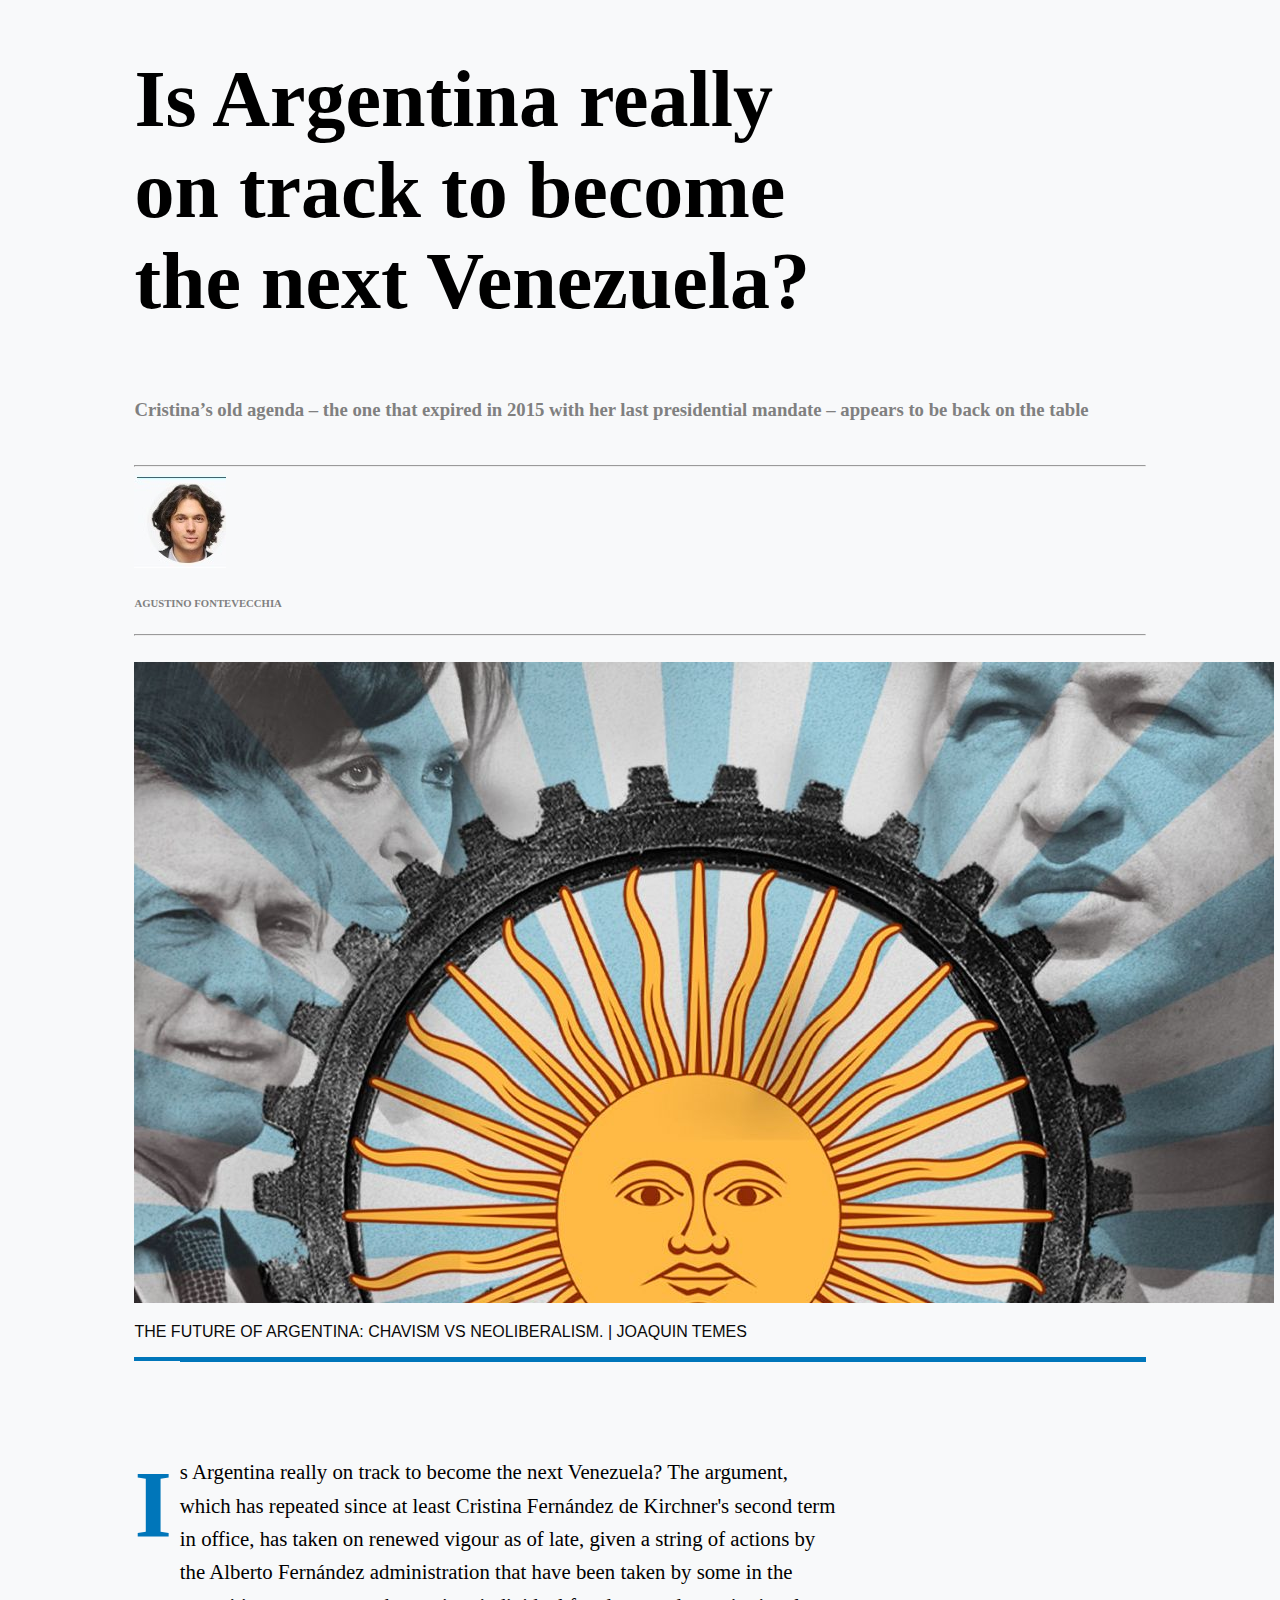
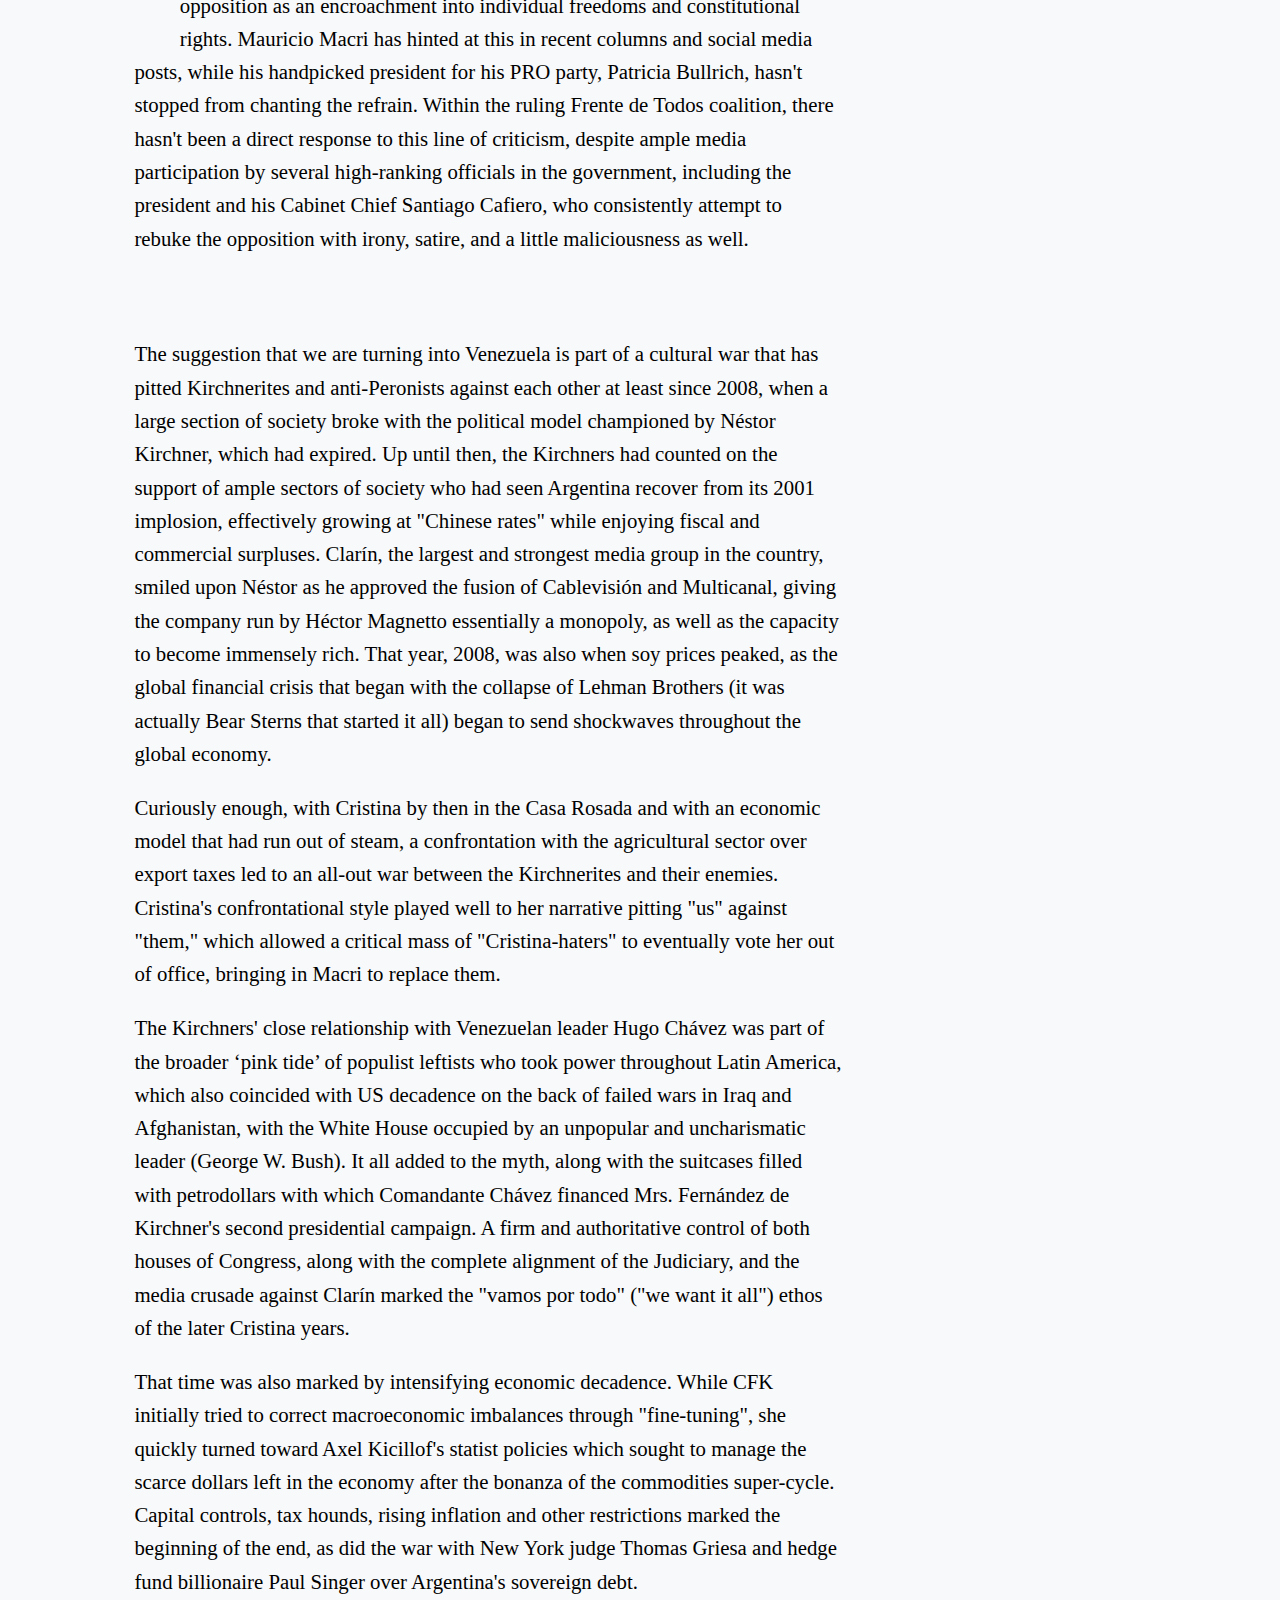
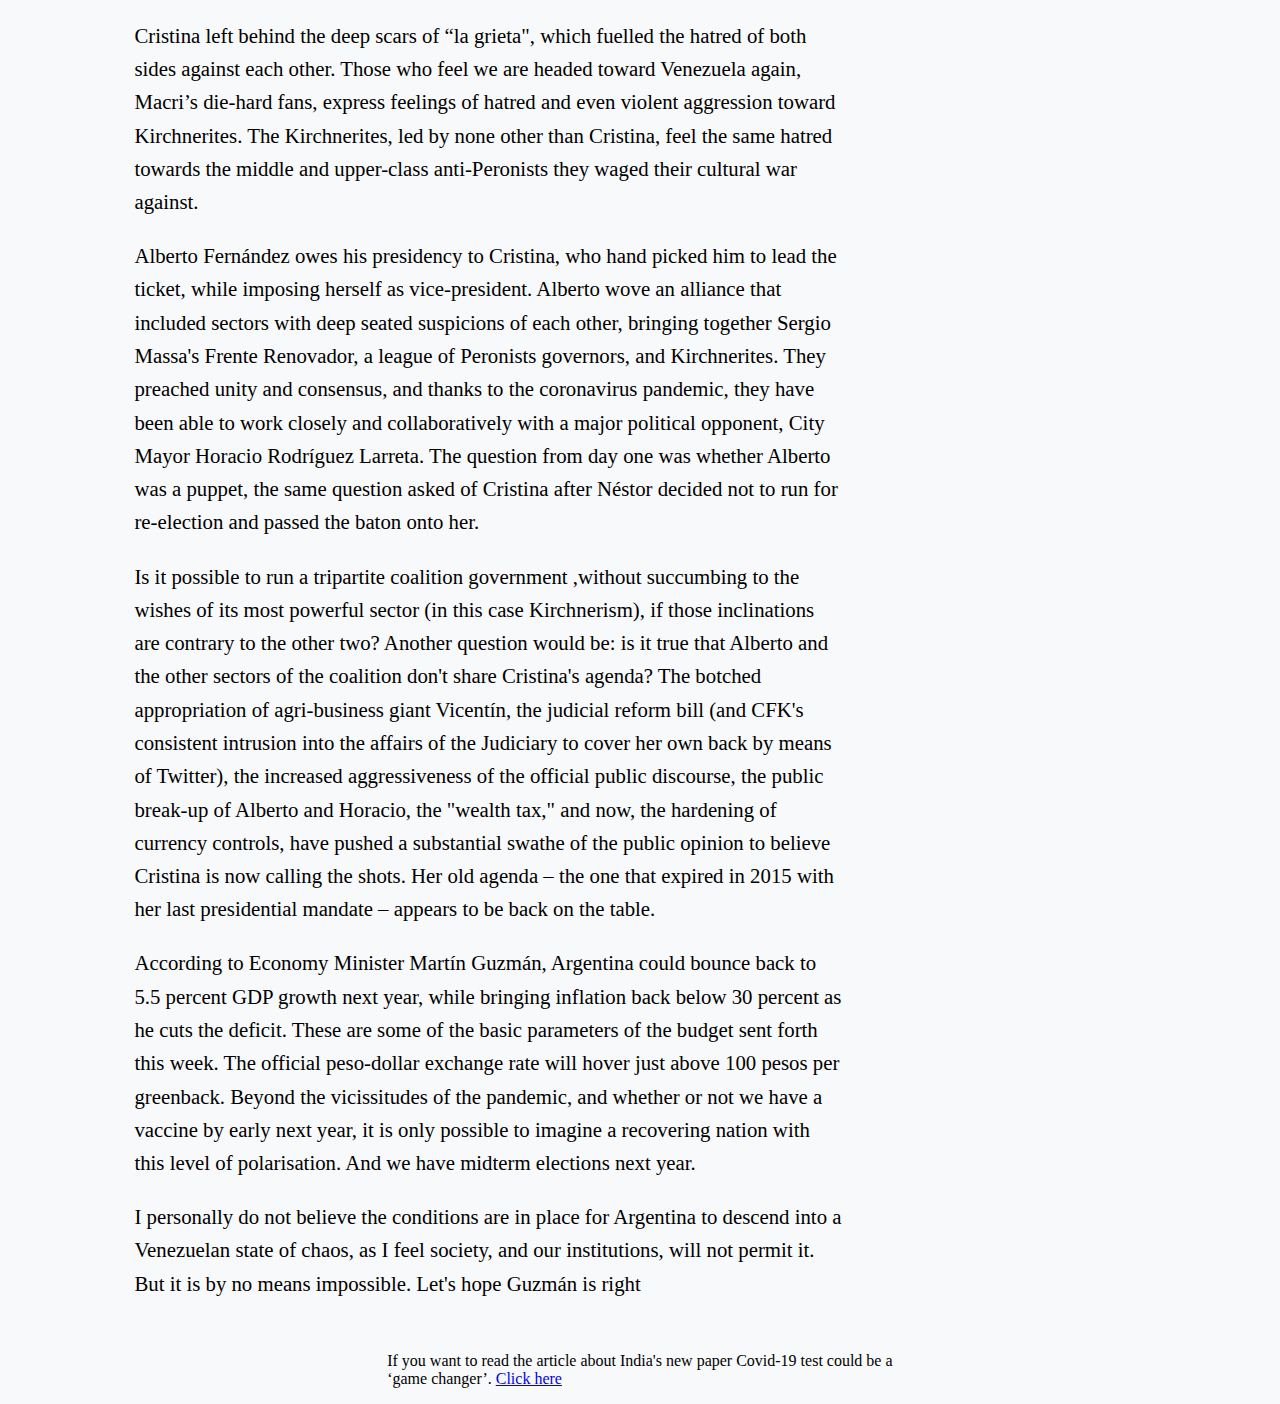
==== commit bcddc9bc: "Minor changes were added." ====
--- a/index.html
+++ b/index.html
@@ -32,16 +32,20 @@
     <div class="firstletter"> <!--Letra I en color-->
     <p>I</p>
     </div>
-    <p> s Argentina really on track to become the next Venezuela? The argument, which has repeated since at least Cristina Fernández de Kirchner's second term in office, has taken on renewed vigour as of late, given a string of actions by the Alberto Fernández administration that have been taken by some in the opposition as an encroachment into individual freedoms and constitutional rights. Mauricio Macri has hinted at this in recent columns and social media posts, while his handpicked president for his PRO party, Patricia Bullrich, hasn't stopped from chanting the refrain. Within the ruling Frente de Todos coalition, there hasn't been a direct response to this line of criticism, despite ample media participation by several high-ranking officials in the government, including the president and his Cabinet Chief Santiago Cafiero, who consistently attempt to rebuke the opposition with irony, satire, and a little maliciousness as well.</p>
-    <p> The suggestion that we are turning into Venezuela is part of a cultural war that has pitted Kirchnerites and anti-Peronists against each other at least since 2008, when a large section of society broke with the political model championed by Néstor Kirchner, which had expired. Up until then, the Kirchners had counted on the support of ample sectors of society who had seen Argentina recover from its 2001 implosion, effectively growing at "Chinese rates" while enjoying fiscal and commercial surpluses. Clarín, the largest and strongest media group in the country, smiled upon Néstor as he approved the fusion of Cablevisión and Multicanal, giving the company run by Héctor Magnetto essentially a monopoly, as well as the capacity to become immensely rich. That year, 2008, was also when soy prices peaked, as the global financial crisis that began with the collapse of Lehman Brothers (it was actually Bear Sterns that started it all) began to send shockwaves throughout the global economy.    </p>
-    <p> Curiously enough, with Cristina by then in the Casa Rosada and with an economic model that had run out of steam, a confrontation with the agricultural sector over export taxes led to an all-out war between the Kirchnerites and their enemies. Cristina's confrontational style played well to her narrative pitting "us" against "them," which allowed a critical mass of "Cristina-haters" to eventually vote her out of office, bringing in Macri to replace them. </p>
-    <p>The Kirchners' close relationship with Venezuelan leader Hugo Chávez was part of the broader ‘pink tide’ of populist leftists who took power throughout Latin America, which also coincided with US decadence on the back of failed wars in Iraq and Afghanistan, with the White House occupied by an unpopular and uncharismatic leader (George W. Bush). It all added to the myth, along with the suitcases filled with petrodollars with which Comandante Chávez financed Mrs. Fernández de Kirchner's second presidential campaign. A firm and authoritative control of both houses of Congress, along with the complete alignment of the Judiciary, and the media crusade against Clarín marked the "vamos por todo" ("we want it all") ethos of the later Cristina years.</p>
-    <p>That time was also marked by intensifying economic decadence. While CFK initially tried to correct macroeconomic imbalances through "fine-tuning", she quickly turned toward Axel Kicillof's statist policies which sought to manage the scarce dollars left in the economy after the bonanza of the commodities super-cycle. Capital controls, tax hounds, rising inflation and other restrictions marked the beginning of the end, as did the war with New York judge Thomas Griesa and hedge fund billionaire Paul Singer over Argentina's sovereign debt.</p>
-    <p> Cristina left behind the deep scars of “la grieta", which fuelled the hatred of both sides against each other. Those who feel we are headed toward Venezuela again, Macri’s die-hard fans, express feelings of hatred and even violent aggression toward Kirchnerites. The Kirchnerites, led by none other than Cristina, feel the same hatred towards the middle and upper-class anti-Peronists they waged their cultural war against.</p>
-    <p> Alberto Fernández owes his presidency to Cristina, who hand picked him to lead the ticket, while imposing herself as vice-president. Alberto wove an alliance that included sectors with deep seated suspicions of each other, bringing together Sergio Massa's Frente Renovador,  a league of Peronists governors, and Kirchnerites. They preached unity and consensus, and thanks to the coronavirus pandemic, they have been able to work closely and collaboratively with a major political opponent, City Mayor Horacio Rodríguez Larreta. The question from day one was whether Alberto was a puppet, the same question asked of Cristina after Néstor decided not to run for re-election and passed the baton onto her.</p>
-    <p> Is it possible to run a tripartite coalition government ,without succumbing to the wishes of its most powerful sector (in this case Kirchnerism), if those inclinations are contrary to the other two? Another question would be: is it true that Alberto and the other sectors of the coalition don't share Cristina's agenda? The botched appropriation of agri-business giant Vicentín, the judicial reform bill (and CFK's consistent intrusion into the affairs of the Judiciary to cover her own back by means of Twitter), the increased aggressiveness of the official public discourse, the public break-up of Alberto and Horacio, the "wealth tax," and now, the hardening of currency controls, have pushed a substantial swathe of the public opinion to believe Cristina is now calling the shots. Her old agenda – the one that expired in 2015 with her last presidential mandate – appears to be back on the table.</p>
-    <p>According to Economy Minister Martín Guzmán, Argentina could bounce back to 5.5 percent GDP growth next year, while bringing inflation back below 30 percent as he cuts the deficit. These are some of the basic parameters of the budget sent forth this week. The official peso-dollar exchange rate will hover just above 100 pesos per greenback. Beyond the vicissitudes of the pandemic, and whether or not we have a vaccine by early next year, it is only possible to imagine a recovering nation with this level of polarisation. And we have midterm elections next year.</p>
-    <p>I personally do not believe the conditions are in place for Argentina to descend into a Venezuelan state of chaos, as I feel society, and our institutions, will not permit it. But it is by no means impossible. Let's hope Guzmán is right</p>
+    <div class="firstparagraph">
+      <p> s Argentina really on track to become the next Venezuela? The argument, which has repeated since at least Cristina Fernández de Kirchner's second term in office, has taken on renewed vigour as of late, given a string of actions by the Alberto Fernández administration that have been taken by some in the opposition as an encroachment into individual freedoms and constitutional rights. Mauricio Macri has hinted at this in recent columns and social media posts, while his handpicked president for his PRO party, Patricia Bullrich, hasn't stopped from chanting the refrain. Within the ruling Frente de Todos coalition, there hasn't been a direct response to this line of criticism, despite ample media participation by several high-ranking officials in the government, including the president and his Cabinet Chief Santiago Cafiero, who consistently attempt to rebuke the opposition with irony, satire, and a little maliciousness as well.</p>
+    </div>
+    <div class="paragraphs">
+      <p> The suggestion that we are turning into Venezuela is part of a cultural war that has pitted Kirchnerites and anti-Peronists against each other at least since 2008, when a large section of society broke with the political model championed by Néstor Kirchner, which had expired. Up until then, the Kirchners had counted on the support of ample sectors of society who had seen Argentina recover from its 2001 implosion, effectively growing at "Chinese rates" while enjoying fiscal and commercial surpluses. Clarín, the largest and strongest media group in the country, smiled upon Néstor as he approved the fusion of Cablevisión and Multicanal, giving the company run by Héctor Magnetto essentially a monopoly, as well as the capacity to become immensely rich. That year, 2008, was also when soy prices peaked, as the global financial crisis that began with the collapse of Lehman Brothers (it was actually Bear Sterns that started it all) began to send shockwaves throughout the global economy.    </p>
+      <p> Curiously enough, with Cristina by then in the Casa Rosada and with an economic model that had run out of steam, a confrontation with the agricultural sector over export taxes led to an all-out war between the Kirchnerites and their enemies. Cristina's confrontational style played well to her narrative pitting "us" against "them," which allowed a critical mass of "Cristina-haters" to eventually vote her out of office, bringing in Macri to replace them. </p>
+      <p>The Kirchners' close relationship with Venezuelan leader Hugo Chávez was part of the broader ‘pink tide’ of populist leftists who took power throughout Latin America, which also coincided with US decadence on the back of failed wars in Iraq and Afghanistan, with the White House occupied by an unpopular and uncharismatic leader (George W. Bush). It all added to the myth, along with the suitcases filled with petrodollars with which Comandante Chávez financed Mrs. Fernández de Kirchner's second presidential campaign. A firm and authoritative control of both houses of Congress, along with the complete alignment of the Judiciary, and the media crusade against Clarín marked the "vamos por todo" ("we want it all") ethos of the later Cristina years.</p>
+      <p>That time was also marked by intensifying economic decadence. While CFK initially tried to correct macroeconomic imbalances through "fine-tuning", she quickly turned toward Axel Kicillof's statist policies which sought to manage the scarce dollars left in the economy after the bonanza of the commodities super-cycle. Capital controls, tax hounds, rising inflation and other restrictions marked the beginning of the end, as did the war with New York judge Thomas Griesa and hedge fund billionaire Paul Singer over Argentina's sovereign debt.</p>
+      <p> Cristina left behind the deep scars of “la grieta", which fuelled the hatred of both sides against each other. Those who feel we are headed toward Venezuela again, Macri’s die-hard fans, express feelings of hatred and even violent aggression toward Kirchnerites. The Kirchnerites, led by none other than Cristina, feel the same hatred towards the middle and upper-class anti-Peronists they waged their cultural war against.</p>
+      <p> Alberto Fernández owes his presidency to Cristina, who hand picked him to lead the ticket, while imposing herself as vice-president. Alberto wove an alliance that included sectors with deep seated suspicions of each other, bringing together Sergio Massa's Frente Renovador,  a league of Peronists governors, and Kirchnerites. They preached unity and consensus, and thanks to the coronavirus pandemic, they have been able to work closely and collaboratively with a major political opponent, City Mayor Horacio Rodríguez Larreta. The question from day one was whether Alberto was a puppet, the same question asked of Cristina after Néstor decided not to run for re-election and passed the baton onto her.</p>
+      <p> Is it possible to run a tripartite coalition government ,without succumbing to the wishes of its most powerful sector (in this case Kirchnerism), if those inclinations are contrary to the other two? Another question would be: is it true that Alberto and the other sectors of the coalition don't share Cristina's agenda? The botched appropriation of agri-business giant Vicentín, the judicial reform bill (and CFK's consistent intrusion into the affairs of the Judiciary to cover her own back by means of Twitter), the increased aggressiveness of the official public discourse, the public break-up of Alberto and Horacio, the "wealth tax," and now, the hardening of currency controls, have pushed a substantial swathe of the public opinion to believe Cristina is now calling the shots. Her old agenda – the one that expired in 2015 with her last presidential mandate – appears to be back on the table.</p>
+      <p>According to Economy Minister Martín Guzmán, Argentina could bounce back to 5.5 percent GDP growth next year, while bringing inflation back below 30 percent as he cuts the deficit. These are some of the basic parameters of the budget sent forth this week. The official peso-dollar exchange rate will hover just above 100 pesos per greenback. Beyond the vicissitudes of the pandemic, and whether or not we have a vaccine by early next year, it is only possible to imagine a recovering nation with this level of polarisation. And we have midterm elections next year.</p>
+      <p>I personally do not believe the conditions are in place for Argentina to descend into a Venezuelan state of chaos, as I feel society, and our institutions, will not permit it. But it is by no means impossible. Let's hope Guzmán is right</p>
+    </div>
   </article>
     <footer>
       <div class="footer">
--- a/CSS STYLE/buenosairestimes.css
+++ b/CSS STYLE/buenosairestimes.css
@@ -46,7 +46,7 @@
 .firstletter{                   
     font-weight: 700;
     color: #0076ba;
-    font-size: 4em;
+    font-size: 6em;
     text-align: center;
     padding: 0 .5rem 0 0;
     margin: -.1rem 0 -1rem;
@@ -54,8 +54,22 @@
     line-height: 1em;
     font-family: PT Serif,Georgia,Times New Roman,Times,serif;
 }
+/*1er Parrafo*/
+.firstparagraph{
+    font-size: 1.3rem;
+    line-height: 1.6em;
+    display: block;
+    margin-block-start: 3em;
+    margin-block-end: 1em;
+    margin-inline-start: 0px;
+    margin-inline-end: 0px;
+    font-family: Georgia,Times New Roman,Times,Serif;
+    padding: 1% 0;
+    padding-right: 30%;
+
+}
 /*Parrafos*/
-p {
+.paragraphs{
     font-size: 1.3rem;
     line-height: 1.6em;
     display: block;
@@ -70,5 +84,8 @@
 }
 /*Footer*/
 .footer{
-    text-align: center;
+    font-family: Georgia,Times New Roman,Times,Serif;
+    text-align: left;
+    padding-left: 30%;
+    padding-right: 30%;
 }